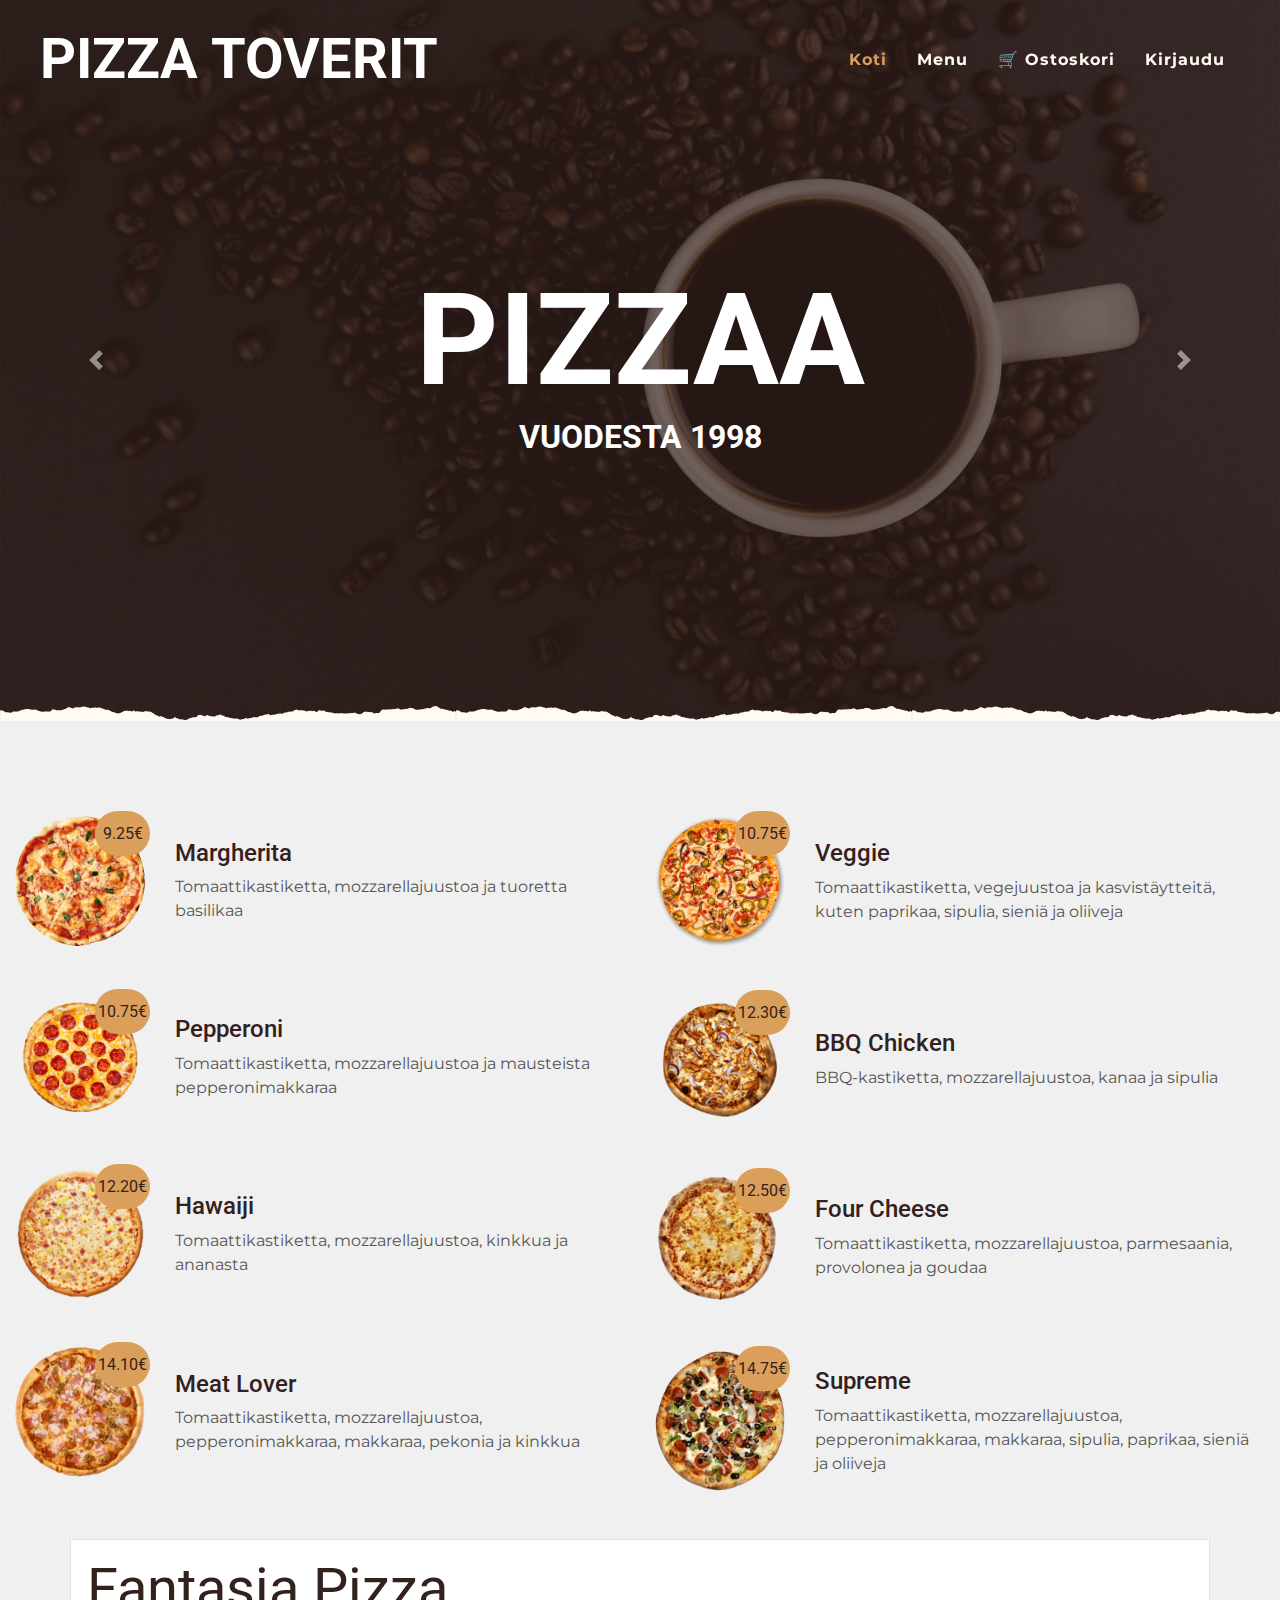
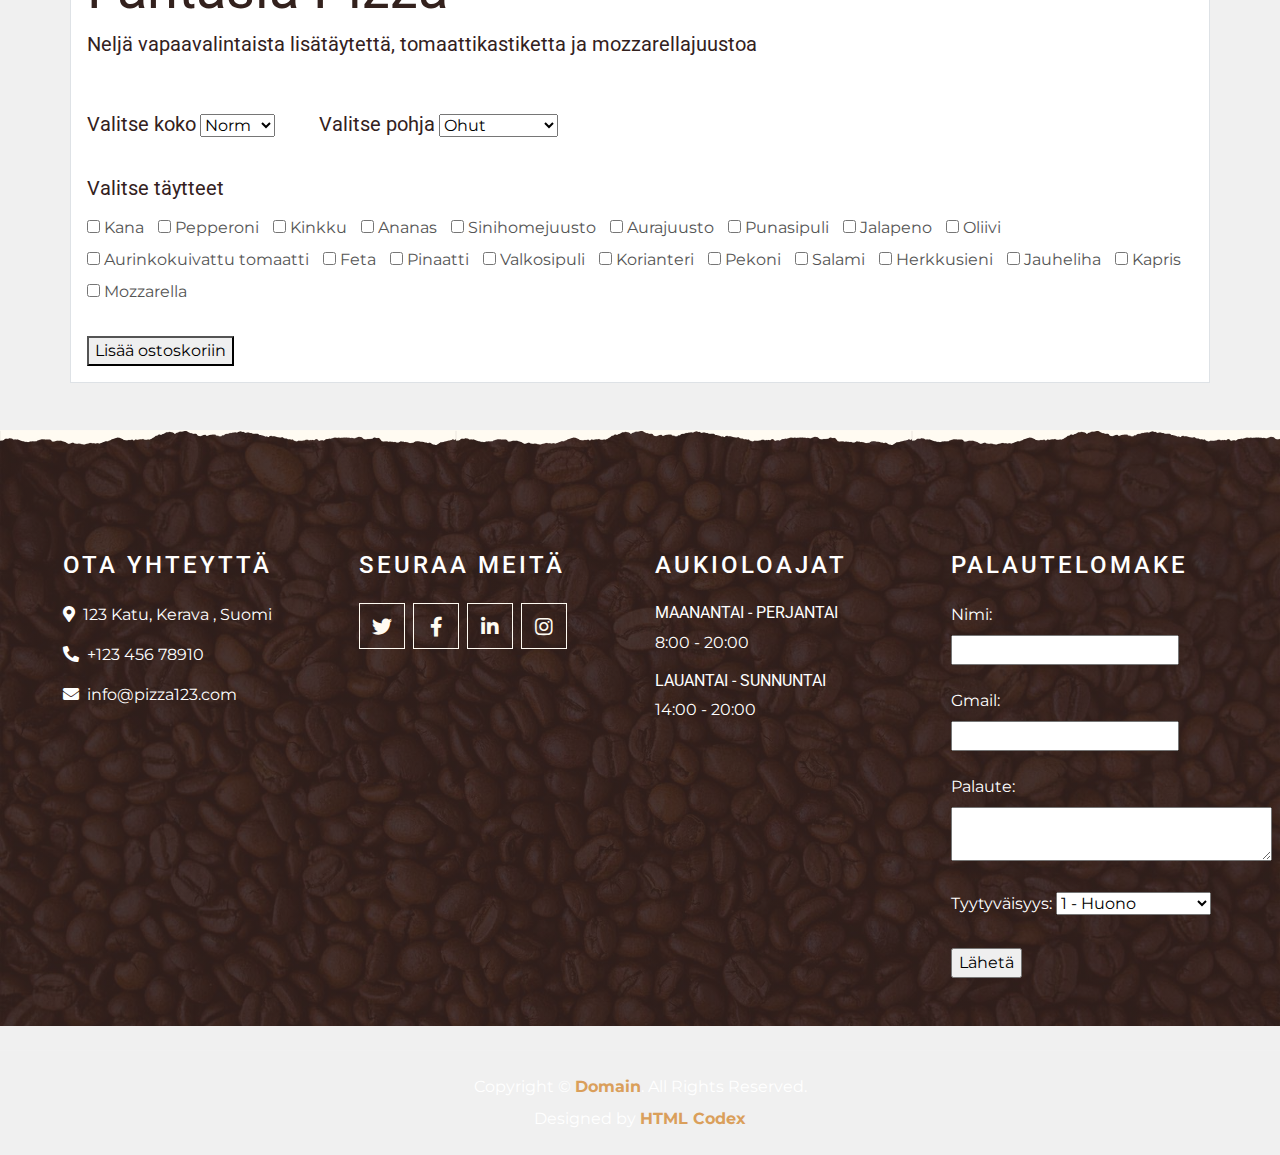
==== pizzeria/index.html @ 8a586f57 "samalle riville" ====
<!DOCTYPE html>
<html lang="en">

<head>
    <meta charset="utf-8">
    <title>Pizza Toverit</title>
    <meta content="width=device-width, initial-scale=1.0" name="viewport">
    <meta content="Free Website Template" name="keywords">
    <meta content="Free Website Template" name="description">

    <!-- Favicon -->
    <link href="img/favicon.ico" rel="icon">

    <!-- Google Font -->
    <link rel="preconnect" href="https://fonts.gstatic.com">
    <link href="https://fonts.googleapis.com/css2?family=Montserrat:wght@200;400&family=Roboto:wght@400;500;700&display=swap" rel="stylesheet"> 

    <!-- Font Awesome -->
    <link href="https://cdnjs.cloudflare.com/ajax/libs/font-awesome/5.10.0/css/all.min.css" rel="stylesheet">

    <!-- Libraries Stylesheet -->
    <link href="lib/owlcarousel/assets/owl.carousel.min.css" rel="stylesheet">
    <link href="lib/tempusdominus/css/tempusdominus-bootstrap-4.min.css" rel="stylesheet" />

    <!-- Customized Bootstrap Stylesheet -->
    <link href="css/style.min.css" rel="stylesheet">
</head>

<body>
    <!-- Navbar Start -->
    <div class="container-fluid p-0 nav-bar">
        <nav class="navbar navbar-expand-lg bg-none navbar-dark py-3">
            <a href="index.html" class="navbar-brand px-lg-4 m-0">
                <h1 class="m-0 display-4 text-uppercase text-white">PIZZA TOVERIT</h1>
            </a>
            <button type="button" class="navbar-toggler" data-toggle="collapse" data-target="#navbarCollapse">
                <span class="navbar-toggler-icon"></span>
            </button>
            <div class="collapse navbar-collapse justify-content-between" id="navbarCollapse">
                <div class="navbar-nav ml-auto p-4">
                    <a href="index.html" class="nav-item nav-link active">Koti</a>
                    <a href="menu.html" class="nav-item nav-link">Menu</a>
                    <a href="service.html" class="nav-item nav-link">🛒 Ostoskori</a>
                    <a href="contact.html" class="nav-item nav-link">Kirjaudu</a>
                </div>
            </div>
        </nav>
    </div>
    <!-- Navbar End -->

    <!-- Carousel Start -->
    <div class="container-fluid p-0 mb-5">
        <div id="blog-carousel" class="carousel slide overlay-bottom" data-ride="carousel">
            <div class="carousel-inner">
                <div class="carousel-item active">
                    <img class="w-100" src="img/carousel-1.jpg" alt="Image">
                    <div class="carousel-caption d-flex flex-column align-items-center justify-content-center">
                        <h1 class="display-1 text-white m-0">PIZZAA</h1>
                        <h2 class="text-white m-0">VUODESTA 1998</h2>
                    </div>
                </div>
                <div class="carousel-item">
                    <img class="w-100" src="img/carousel-2 fix.jpg" alt="Image">
                    <div class="carousel-caption d-flex flex-column align-items-center justify-content-center">
                        <h1 class="display-1 text-white m-0">PIZZAA</h1>
                        <h2 class="text-white m-0">VUODESTA 1998</h2>
                    </div>
                </div>
            </div>
            <a class="carousel-control-prev" href="#blog-carousel" data-slide="prev">
                <span class="carousel-control-prev-icon"></span>
            </a>
            <a class="carousel-control-next" href="#blog-carousel" data-slide="next">
                <span class="carousel-control-next-icon"></span>
            </a>
        </div>
    </div>
    <!-- Carousel End -->


<!-- Menu Start -->
    <div class="container-fluid pt-5">
        <div class="container">
            </div>
            <div class="row">
                <div class="col-lg-6">
                    <div class="row align-items-center mb-5"> <!--vasen puoli-->
                        <div class="col-4 col-sm-3">
                            <img class="w-100 rounded-circle mb-3 mb-sm-0" src="img/menu-1.png" alt="">
                            <h6 class="menu-price">9.25€</h6>
                        </div>
                        <div class="col-8 col-sm-9">
                            <h4>Margherita</h4>
                            <p class="m-0">Tomaattikastiketta, mozzarellajuustoa ja tuoretta basilikaa</p>
                        </div>
                    </div>
                    <div class="row align-items-center mb-5"> 
                        <div class="col-4 col-sm-3">
                            <img class="w-100 rounded-circle mb-3 mb-sm-0" src="img/menu-2.png" alt="">
                            <h6 class="menu-price">10.75€</h6>
                        </div>
                        <div class="col-8 col-sm-9">
                            <h4>Pepperoni</h4>
                            <p class="m-0">Tomaattikastiketta, mozzarellajuustoa ja mausteista pepperonimakkaraa</p>
                        </div>
                    </div>
                    <div class="row align-items-center mb-5">
                        <div class="col-4 col-sm-3">
                            <img class="w-100 rounded-circle mb-3 mb-sm-0" src="img/menu-3.png" alt="">
                            <h6 class="menu-price">12.20€</h6>
                        </div>
                        <div class="col-8 col-sm-9">
                            <h4>Hawaiji</h4>
                            <p class="m-0">Tomaattikastiketta, mozzarellajuustoa, kinkkua ja ananasta</p>
                        </div>
                    </div>
                    <div class="row align-items-center mb-5"> 
                        <div class="col-4 col-sm-3">
                            <img class="w-100 rounded-circle mb-3 mb-sm-0" src="img/menu-4.png" alt="">
                            <h6 class="menu-price">14.10€</h6>
                        </div>
                        <div class="col-8 col-sm-9">
                            <h4>Meat Lover</h4>
                            <p class="m-0">Tomaattikastiketta, mozzarellajuustoa, pepperonimakkaraa, makkaraa, pekonia ja kinkkua</p>
                        </div>
                    </div>
                </div>
                <div class="col-lg-6">
                    <div class="row align-items-center mb-5"> <!--oikea puoli-->
                        <div class="col-4 col-sm-3">
                            <img class="w-100 rounded-circle mb-3 mb-sm-0" src="img/menu-5.png" alt="">
                            <h6 class="menu-price">10.75€</h6>
                        </div>
                        <div class="col-8 col-sm-9">
                            <h4>Veggie</h4>
                            <p class="m-0">Tomaattikastiketta, vegejuustoa ja kasvistäytteitä, kuten paprikaa, sipulia, sieniä ja oliiveja</p>
                        </div>
                    </div>
                    <div class="row align-items-center mb-5">
                        <div class="col-4 col-sm-3">
                            <img class="w-100 rounded-circle mb-3 mb-sm-0" src="img/menu-6.png" alt="">
                            <h6 class="menu-price">12.30€</h6>
                        </div>
                        <div class="col-8 col-sm-9">
                            <h4>BBQ Chicken</h4>
                            <p class="m-0">BBQ-kastiketta, mozzarellajuustoa, kanaa ja sipulia</p>
                        </div>
                    </div>
                    <div class="row align-items-center mb-5">
                        <div class="col-4 col-sm-3">
                            <img class="w-100 rounded-circle mb-3 mb-sm-0" src="img/menu-7.png" alt="">
                            <h6 class="menu-price">12.50€</h6>
                        </div>
                        <div class="col-8 col-sm-9">
                            <h4>Four Cheese</h4>
                            <p class="m-0">Tomaattikastiketta, mozzarellajuustoa, parmesaania, provolonea ja goudaa</p>
                        </div>
                    </div>
                    <div class="row align-items-center mb-5">
                        <div class="col-4 col-sm-3">
                            <img class="w-100 rounded-circle mb-3 mb-sm-0" src="img/menu-8.png" alt="">
                            <h6 class="menu-price">14.75€</h6>
                        </div>
                        <div class="col-8 col-sm-9">
                            <h4>Supreme</h4>
                            <p class="m-0">Tomaattikastiketta, mozzarellajuustoa, pepperonimakkaraa, makkaraa, sipulia, paprikaa, sieniä ja oliiveja</p>
                        </div>
                    </div>    
                </div>
            </div>
        </div>
    </div>
     <!-- "Fantasia"-pizzan tilaus -->
    <div class="container border p-3 border-3" style="background-color:white;">
            <h6 class="display-4">Fantasia Pizza</h6>
            <h5>Neljä vapaavalintaista lisätäytettä, tomaattikastiketta ja mozzarellajuustoa</h5>
<h1 class="m-0">&nbsp</h1>
      
        <style>
          /* Lisää 40px väliä */
          #size {
            margin-right: 40px;
          }

          .toppings-container div {
            display: inline-block;
            margin-right: 10px; /* add some space between the items */
          }
        </style>
      
        <form>
          <label for="size"><h5>Valitse koko</h5></label>
          <select id="size" name="size">
            <option value="small">Norm</option>
            <option value="medium">Perhe</option>
            <option value="large">Pannu</option>
          </select>
      
          <label for="crust"><h5>Valitse pohja</h5></label>
          <select id="crust" name="crust">
            <option value="thin">Ohut</option>
            <option value="thick">Paksu</option>
            <option value="thick">Gluteeniton</option>
          </select>
      
          <h5 class="m-0">&nbsp</h5>
          <label><h5>Valitse täytteet</h5></label>
          <div class="toppings-container">
            <div>
              <input type="checkbox" id="kana" name="toppings" value="Kana">
              <label for="kana">Kana</label>
            </div>
            <div>
              <input type="checkbox" id="pepperoni" name="toppings" value="Pepperoni">
              <label for="pepperoni">Pepperoni</label>
            </div>
            <div>
              <input type="checkbox" id="kinkku" name="toppings" value="Kinkku">
              <label for="kinkku">Kinkku</label>
            </div>
            <div>
              <input type="checkbox" id="ananas" name="toppings" value="Ananas">
              <label for="ananas">Ananas</label>
            </div>
            <div>
              <input type="checkbox" id="sinihomejuusto" name="toppings" value="Sinihomejuusto">
              <label for="sinihomejuusto">Sinihomejuusto</label>
            </div>
            <div>
              <input type="checkbox" id="aurajuusto" name="toppings" value="Aurajuusto">
              <label for="aurajuusto">Aurajuusto</label>
            </div>
            <div>
              <input type="checkbox" id="punasipuli" name="toppings" value="Punasipuli">
              <label for="punasipuli">Punasipuli</label>
            </div>
            <div>
              <input type="checkbox" id="jalapeno" name="toppings" value="Jalapeno">
              <label for="jalapeno">Jalapeno</label>
            </div>
            <div>
              <input type="checkbox" id="oliivi" name="toppings" value="Oliivi">
              <label for="oliivi">Oliivi</label>
            </div>
            <div>
              <input type="checkbox" id="a-tomaatti" name="toppings" value="A-Tomaatti">
              <label for="a-tomaatti">Aurinkokuivattu tomaatti</label>
            </div>
            <div>
              <input type="checkbox" id="feta" name="toppings" value="Feta">
              <label for="feta">Feta</label>
            </div>
            <div>
              <input type="checkbox" id="pinaatti" name="toppings" value="Pinaatti">
              <label for="pinaatti">Pinaatti</label>
            </div>
            <div>
              <input type="checkbox" id="valkosipuli" name="toppings" value="Valkosipuli">
              <label for="valkosipuli">Valkosipuli</label>
            </div>
            <div>
              <input type="checkbox" id="korianteri" name="toppings" value="Korianteri">
              <label for="korianteri">Korianteri</label>
            </div>
            <div>
              <input type="checkbox" id="pekoni" name="toppings" value="Pekoni">
              <label for="pekoni">Pekoni</label>
            </div>
            <div>
              <input type="checkbox" id="salami" name="toppings" value="Salami">
              <label for="salami">Salami</label>
            </div>
            <div>
              <input type="checkbox" id="herkkusieni" name="toppings" value="Herkkusieni">
              <label for="herkkusieni">Herkkusieni</label>
            </div>
            <div>
              <input type="checkbox" id="jauheliha" name="toppings" value="Jauheliha">
              <label for="jauheliha">Jauheliha</label>
            </div>
            <div>
              <input type="checkbox" id="kapris" name="toppings" value="Kapris">
              <label for="kapris">Kapris</label>
            </div>
            <div>
              <input type="checkbox" id="mozzarella" name="toppings" value="Mozzarella">
              <label for="mozzarella">Mozzarella</label>  
            </div>
         </div>          
          
          <h5 class="m-0">&nbsp</h5>
          <button type="submit" id="order-button">Lisää ostoskoriin</button>
          <div id="success-message" style="display: none;"><h5>Lisätty ostoskoriin!</h5></div>
        </form>
      </div>
      
      <!-- script -->
      <script>
        const form = document.querySelector('form');
        const orderButton = document.querySelector('#order-button');
        const successMessage = document.querySelector('#success-message');
      
        orderButton.addEventListener('click', function(event) {
          event.preventDefault();
          const selectedSize = form.size.value;
          const selectedCrust = form.crust.value;
          const selectedToppings = Array.from(form.toppings).filter(input => input.checked).map(input => input.value);
          const order = {
            size: selectedSize,
            crust: selectedCrust,
            toppings: selectedToppings
          };
          sessionStorage.setItem('order', JSON.stringify(order));
          
          // Show success message
          successMessage.style.display = 'block';
        });
      </script>
      <!-- script loppuu-->

    <!-- Menu End -->            
    

    <!-- Footer Start -->
    <div class="container-fluid footer text-white mt-5 pt-5 px-0 position-relative overlay-top">
        <div class="row mx-0 pt-5 px-sm-3 px-lg-5 mt-4">
            <div class="col-lg-3 col-md-6 mb-5">
                <h4 class="text-white text-uppercase mb-4" style="letter-spacing: 3px;">Ota yhteyttä</h4>
                <p><i class="fa fa-map-marker-alt mr-2"></i>123 Katu, Kerava , Suomi</p>
                <p><i class="fa fa-phone-alt mr-2"></i>+123 456 78910</p>
                <p class="m-0"><i class="fa fa-envelope mr-2"></i>info@pizza123.com</p>
            </div>
            <div class="col-lg-3 col-md-6 mb-5">
                <h4 class="text-white text-uppercase mb-4" style="letter-spacing: 3px;">Seuraa meitä</h4>
        
                <div class="d-flex justify-content-start">
                    <a class="btn btn-lg btn-outline-light btn-lg-square mr-2" href="#"><i class="fab fa-twitter"></i></a>
                    <a class="btn btn-lg btn-outline-light btn-lg-square mr-2" href="#"><i class="fab fa-facebook-f"></i></a>
                    <a class="btn btn-lg btn-outline-light btn-lg-square mr-2" href="#"><i class="fab fa-linkedin-in"></i></a>
                    <a class="btn btn-lg btn-outline-light btn-lg-square" href="#"><i class="fab fa-instagram"></i></a>
                </div>
            </div>
            <div class="col-lg-3 col-md-6 mb-5">
                <h4 class="text-white text-uppercase mb-4" style="letter-spacing: 3px;">Aukioloajat</h4>
                <div>
                    <h6 class="text-white text-uppercase">Maanantai - Perjantai</h6>
                    <p>8:00 - 20:00 </p>
                    <h6 class="text-white text-uppercase">Lauantai - Sunnuntai</h6>
                    <p>14:00 - 20:00 </p>
                </div>
            </div>
            <div class="col-lg-3 col-md-6 mb-5">
                <h4 class="text-white text-uppercase mb-4" style="letter-spacing: 3px;">Palautelomake</h4>
                            <form>
                                <label for="name">Nimi:</label>
                                <input type="text" id="name" name="Nimi"><br><br>
                                
                                <label for="email">Gmail:</label>
                                <input type="email" id="email" name="email"><br><br>
                                
                                <label for="feedback">Palaute:</label><br>
                                <textarea id="feedback" name="Vapaa tekstikenttä..." rows="2" cols="30"></textarea><br><br>
                                
                                <label for="rating">Tyytyväisyys:</label>
                                <select id="rating" name="rating">
                                  <option value="1">1 - Huono</option>
                                  <option value="2">2 - Menettelevä</option>
                                  <option value="3">3 - Hyvä</option>
                                  <option value="4">4 - Toodella hyvä</option>
                                  <option value="5">5 - Erinomainen</option>
                                </select><br><br>
                                
                                <input type="submit" value="Lähetä">
                              </form>

                            </div>
                        </div>
                    </div>
                </div>
            </div>
        </div>
        <div class="container-fluid text-center text-white border-top mt-4 py-4 px-sm-3 px-md-5" style="border-color: rgba(256, 256, 256, .1) !important;">
            <p class="mb-2 text-white">Copyright &copy; <a class="font-weight-bold" href="#">Domain</a>. All Rights Reserved.</a></p>
            <p class="m-0 text-white">Designed by <a class="font-weight-bold" href="https://htmlcodex.com">HTML Codex</a></p>
        </div>
    </div>
    <!-- Footer End -->


    <!-- Back to Top -->
    <a href="#" class="btn btn-lg btn-primary btn-lg-square back-to-top"><i class="fa fa-angle-double-up"></i></a>


    <!-- JavaScript Libraries -->
    <script src="https://code.jquery.com/jquery-3.4.1.min.js"></script>
    <script src="https://stackpath.bootstrapcdn.com/bootstrap/4.4.1/js/bootstrap.bundle.min.js"></script>
    <script src="lib/easing/easing.min.js"></script>
    <script src="lib/waypoints/waypoints.min.js"></script>
    <script src="lib/owlcarousel/owl.carousel.min.js"></script>
    <script src="lib/tempusdominus/js/moment.min.js"></script>
    <script src="lib/tempusdominus/js/moment-timezone.min.js"></script>
    <script src="lib/tempusdominus/js/tempusdominus-bootstrap-4.min.js"></script>

    <!-- Contact Javascript File -->
    <script src="mail/jqBootstrapValidation.min.js"></script>
    <script src="mail/contact.js"></script>

    <!-- Template Javascript -->
    <script src="js/main.js"></script>
</body>

</html>
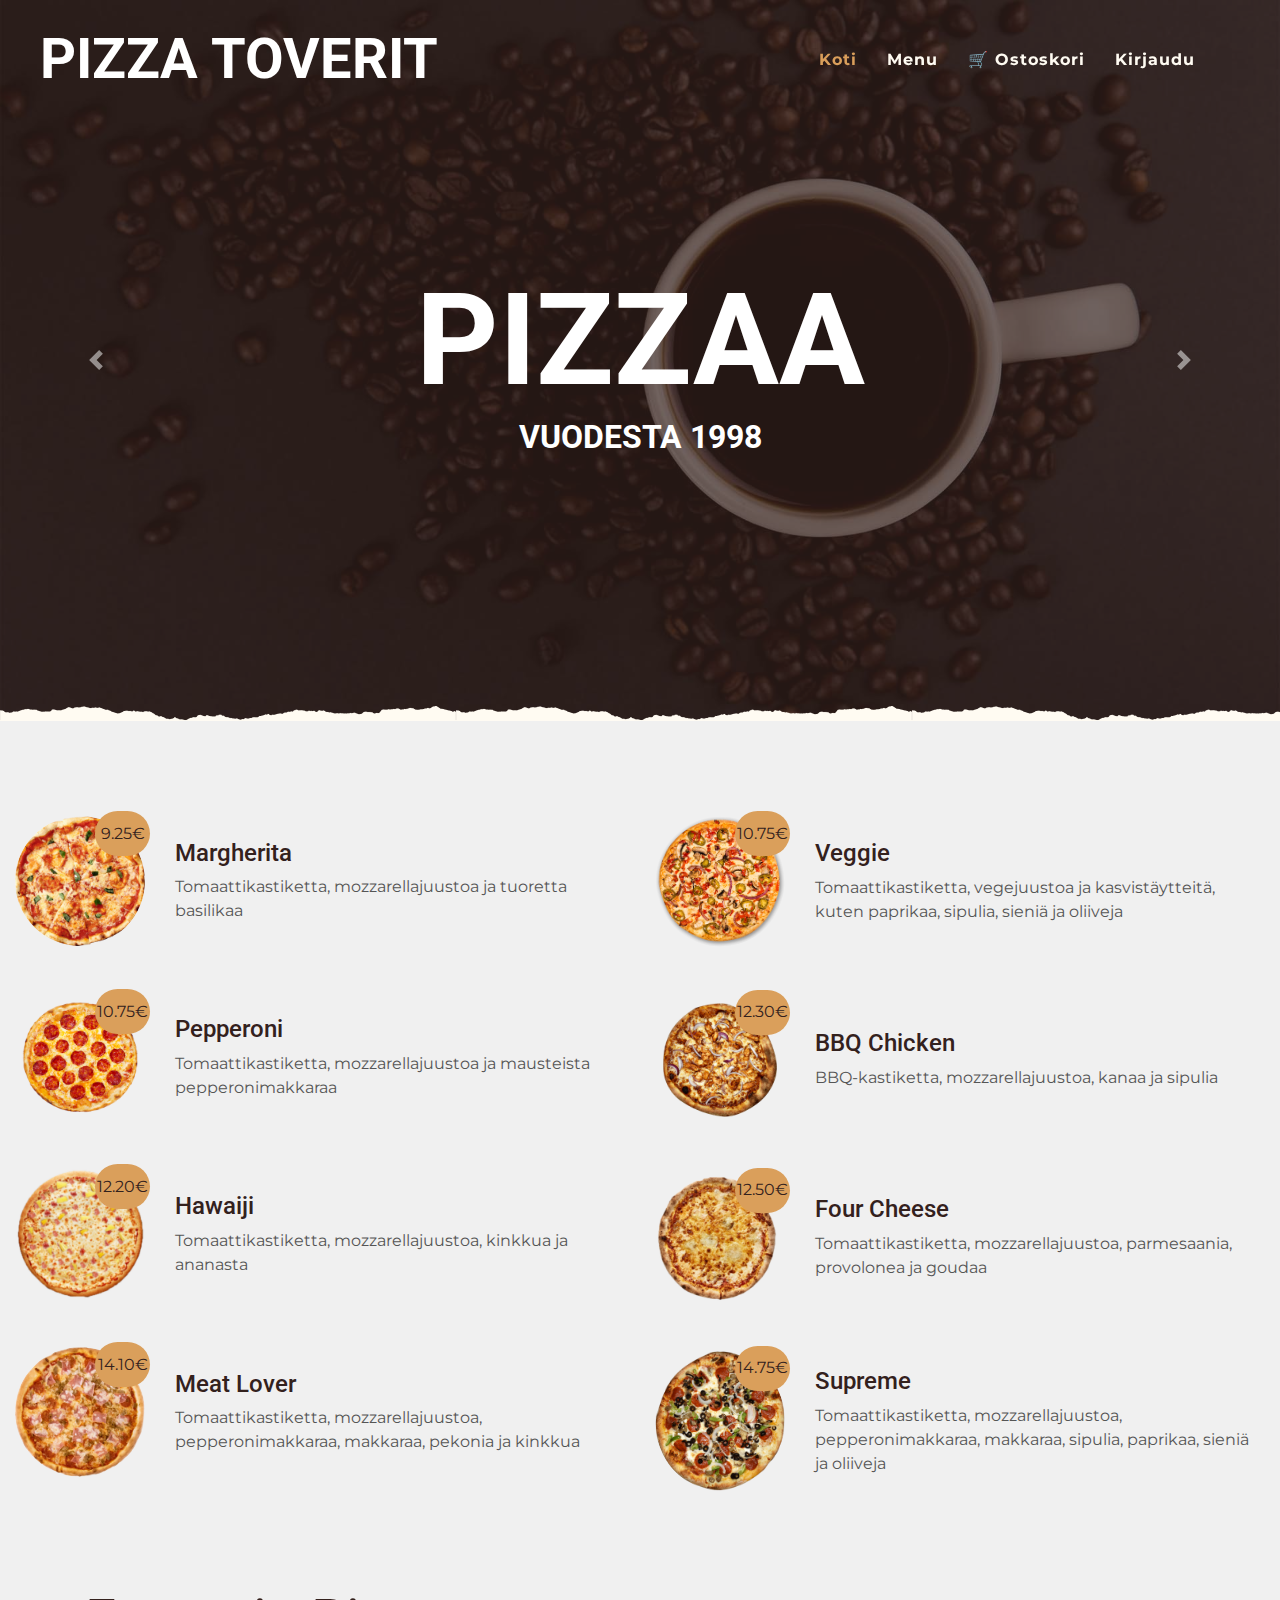
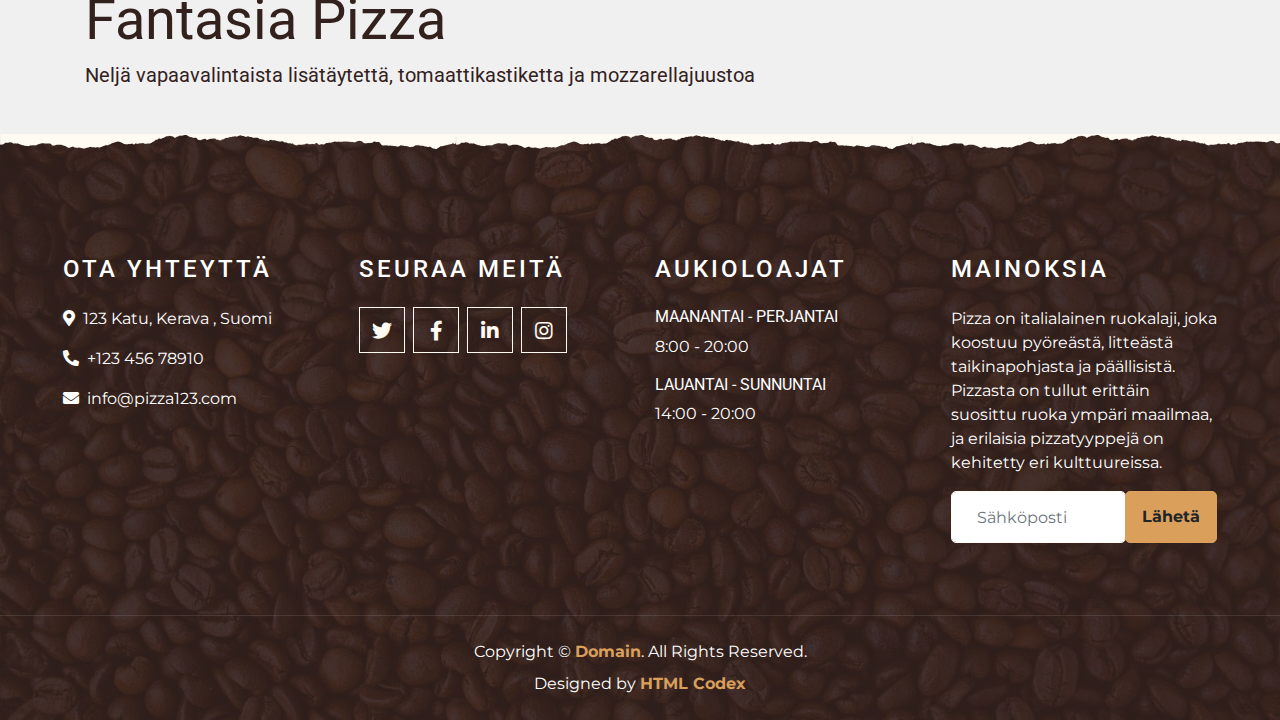
==== commit 7bf3ad18: "Kirjautuminen tehty" ====
--- a/pizzeria/index.html
+++ b/pizzeria/index.html
@@ -38,10 +38,17 @@
             </button>
             <div class="collapse navbar-collapse justify-content-between" id="navbarCollapse">
                 <div class="navbar-nav ml-auto p-4">
-                    <a href="index.html" class="nav-item nav-link active">Koti</a>
-                    <a href="menu.html" class="nav-item nav-link">Menu</a>
-                    <a href="service.html" class="nav-item nav-link">🛒 Ostoskori</a>
-                    <a href="contact.html" class="nav-item nav-link">Kirjaudu</a>
+                    <a href="index.html" class="nav-item nav-link active" id="home">Koti</a>
+                    <a href="menu.html" class="nav-item nav-link" id="menu">Menu</a>
+                    <a href="service.html" class="nav-item nav-link" id="ostos">🛒 Ostoskori</a>
+                    <a href="contact.html" class="nav-item nav-link" id="log">Kirjaudu</a>
+                    <script>
+                    document.addEventListener("DOMContentLoaded", function launch() {
+                    const name = localStorage.getItem("nimi");
+                    const nameDisplay = document.getElementById("name-display");
+                    nameDisplay.textContent = name;});
+                    </script>
+                    <p id="name-display" class="nav-item nav-link">et ole vielä kirjautunut</p>
                 </div>
             </div>
         </nav>
@@ -78,7 +85,7 @@
     <!-- Carousel End -->
 
 
-<!-- Menu Start -->
+
     <div class="container-fluid pt-5">
         <div class="container">
             </div>
@@ -87,7 +94,7 @@
                     <div class="row align-items-center mb-5"> <!--vasen puoli-->
                         <div class="col-4 col-sm-3">
                             <img class="w-100 rounded-circle mb-3 mb-sm-0" src="img/menu-1.png" alt="">
-                            <h6 class="menu-price">9.25€</h6>
+                            <h7 class="menu-price">9.25€</h7>
                         </div>
                         <div class="col-8 col-sm-9">
                             <h4>Margherita</h4>
@@ -97,7 +104,7 @@
                     <div class="row align-items-center mb-5"> 
                         <div class="col-4 col-sm-3">
                             <img class="w-100 rounded-circle mb-3 mb-sm-0" src="img/menu-2.png" alt="">
-                            <h6 class="menu-price">10.75€</h6>
+                            <h9 class="menu-price">10.75€</h9>
                         </div>
                         <div class="col-8 col-sm-9">
                             <h4>Pepperoni</h4>
@@ -107,7 +114,7 @@
                     <div class="row align-items-center mb-5">
                         <div class="col-4 col-sm-3">
                             <img class="w-100 rounded-circle mb-3 mb-sm-0" src="img/menu-3.png" alt="">
-                            <h6 class="menu-price">12.20€</h6>
+                            <h9 class="menu-price">12.20€</h9>
                         </div>
                         <div class="col-8 col-sm-9">
                             <h4>Hawaiji</h4>
@@ -117,7 +124,7 @@
                     <div class="row align-items-center mb-5"> 
                         <div class="col-4 col-sm-3">
                             <img class="w-100 rounded-circle mb-3 mb-sm-0" src="img/menu-4.png" alt="">
-                            <h6 class="menu-price">14.10€</h6>
+                            <h9 class="menu-price">14.10€</h9>
                         </div>
                         <div class="col-8 col-sm-9">
                             <h4>Meat Lover</h4>
@@ -129,7 +136,7 @@
                     <div class="row align-items-center mb-5"> <!--oikea puoli-->
                         <div class="col-4 col-sm-3">
                             <img class="w-100 rounded-circle mb-3 mb-sm-0" src="img/menu-5.png" alt="">
-                            <h6 class="menu-price">10.75€</h6>
+                            <h9 class="menu-price">10.75€</h9>
                         </div>
                         <div class="col-8 col-sm-9">
                             <h4>Veggie</h4>
@@ -139,7 +146,7 @@
                     <div class="row align-items-center mb-5">
                         <div class="col-4 col-sm-3">
                             <img class="w-100 rounded-circle mb-3 mb-sm-0" src="img/menu-6.png" alt="">
-                            <h6 class="menu-price">12.30€</h6>
+                            <h9 class="menu-price">12.30€</h9>
                         </div>
                         <div class="col-8 col-sm-9">
                             <h4>BBQ Chicken</h4>
@@ -149,7 +156,7 @@
                     <div class="row align-items-center mb-5">
                         <div class="col-4 col-sm-3">
                             <img class="w-100 rounded-circle mb-3 mb-sm-0" src="img/menu-7.png" alt="">
-                            <h6 class="menu-price">12.50€</h6>
+                            <h9 class="menu-price">12.50€</h9>
                         </div>
                         <div class="col-8 col-sm-9">
                             <h4>Four Cheese</h4>
@@ -159,7 +166,7 @@
                     <div class="row align-items-center mb-5">
                         <div class="col-4 col-sm-3">
                             <img class="w-100 rounded-circle mb-3 mb-sm-0" src="img/menu-8.png" alt="">
-                            <h6 class="menu-price">14.75€</h6>
+                            <h9 class="menu-price">14.75€</h9>
                         </div>
                         <div class="col-8 col-sm-9">
                             <h4>Supreme</h4>
@@ -170,156 +177,17 @@
             </div>
         </div>
     </div>
-     <!-- "Fantasia"-pizzan tilaus -->
-    <div class="container border p-3 border-3" style="background-color:white;">
+    <div class="container-fluid pt-5">
+        <div class="container">
             <h6 class="display-4">Fantasia Pizza</h6>
             <h5>Neljä vapaavalintaista lisätäytettä, tomaattikastiketta ja mozzarellajuustoa</h5>
-<h1 class="m-0">&nbsp</h1>
-      
-        <style>
-          /* Lisää 40px väliä */
-          #size {
-            margin-right: 40px;
-          }
-
-          .toppings-container div {
-            display: inline-block;
-            margin-right: 10px; /* add some space between the items */
-          }
-        </style>
-      
-        <form>
-          <label for="size"><h5>Valitse koko</h5></label>
-          <select id="size" name="size">
-            <option value="small">Norm</option>
-            <option value="medium">Perhe</option>
-            <option value="large">Pannu</option>
-          </select>
-      
-          <label for="crust"><h5>Valitse pohja</h5></label>
-          <select id="crust" name="crust">
-            <option value="thin">Ohut</option>
-            <option value="thick">Paksu</option>
-            <option value="thick">Gluteeniton</option>
-          </select>
-      
-          <h5 class="m-0">&nbsp</h5>
-          <label><h5>Valitse täytteet</h5></label>
-          <div class="toppings-container">
-            <div>
-              <input type="checkbox" id="kana" name="toppings" value="Kana">
-              <label for="kana">Kana</label>
-            </div>
-            <div>
-              <input type="checkbox" id="pepperoni" name="toppings" value="Pepperoni">
-              <label for="pepperoni">Pepperoni</label>
-            </div>
-            <div>
-              <input type="checkbox" id="kinkku" name="toppings" value="Kinkku">
-              <label for="kinkku">Kinkku</label>
-            </div>
-            <div>
-              <input type="checkbox" id="ananas" name="toppings" value="Ananas">
-              <label for="ananas">Ananas</label>
-            </div>
-            <div>
-              <input type="checkbox" id="sinihomejuusto" name="toppings" value="Sinihomejuusto">
-              <label for="sinihomejuusto">Sinihomejuusto</label>
-            </div>
-            <div>
-              <input type="checkbox" id="aurajuusto" name="toppings" value="Aurajuusto">
-              <label for="aurajuusto">Aurajuusto</label>
-            </div>
-            <div>
-              <input type="checkbox" id="punasipuli" name="toppings" value="Punasipuli">
-              <label for="punasipuli">Punasipuli</label>
-            </div>
-            <div>
-              <input type="checkbox" id="jalapeno" name="toppings" value="Jalapeno">
-              <label for="jalapeno">Jalapeno</label>
-            </div>
-            <div>
-              <input type="checkbox" id="oliivi" name="toppings" value="Oliivi">
-              <label for="oliivi">Oliivi</label>
-            </div>
-            <div>
-              <input type="checkbox" id="a-tomaatti" name="toppings" value="A-Tomaatti">
-              <label for="a-tomaatti">Aurinkokuivattu tomaatti</label>
-            </div>
-            <div>
-              <input type="checkbox" id="feta" name="toppings" value="Feta">
-              <label for="feta">Feta</label>
-            </div>
-            <div>
-              <input type="checkbox" id="pinaatti" name="toppings" value="Pinaatti">
-              <label for="pinaatti">Pinaatti</label>
-            </div>
-            <div>
-              <input type="checkbox" id="valkosipuli" name="toppings" value="Valkosipuli">
-              <label for="valkosipuli">Valkosipuli</label>
-            </div>
-            <div>
-              <input type="checkbox" id="korianteri" name="toppings" value="Korianteri">
-              <label for="korianteri">Korianteri</label>
-            </div>
-            <div>
-              <input type="checkbox" id="pekoni" name="toppings" value="Pekoni">
-              <label for="pekoni">Pekoni</label>
-            </div>
-            <div>
-              <input type="checkbox" id="salami" name="toppings" value="Salami">
-              <label for="salami">Salami</label>
-            </div>
-            <div>
-              <input type="checkbox" id="herkkusieni" name="toppings" value="Herkkusieni">
-              <label for="herkkusieni">Herkkusieni</label>
-            </div>
-            <div>
-              <input type="checkbox" id="jauheliha" name="toppings" value="Jauheliha">
-              <label for="jauheliha">Jauheliha</label>
-            </div>
-            <div>
-              <input type="checkbox" id="kapris" name="toppings" value="Kapris">
-              <label for="kapris">Kapris</label>
-            </div>
-            <div>
-              <input type="checkbox" id="mozzarella" name="toppings" value="Mozzarella">
-              <label for="mozzarella">Mozzarella</label>  
-            </div>
-         </div>          
-          
-          <h5 class="m-0">&nbsp</h5>
-          <button type="submit" id="order-button">Lisää ostoskoriin</button>
-          <div id="success-message" style="display: none;"><h5>Lisätty ostoskoriin!</h5></div>
-        </form>
-      </div>
-      
-      <!-- script -->
-      <script>
-        const form = document.querySelector('form');
-        const orderButton = document.querySelector('#order-button');
-        const successMessage = document.querySelector('#success-message');
-      
-        orderButton.addEventListener('click', function(event) {
-          event.preventDefault();
-          const selectedSize = form.size.value;
-          const selectedCrust = form.crust.value;
-          const selectedToppings = Array.from(form.toppings).filter(input => input.checked).map(input => input.value);
-          const order = {
-            size: selectedSize,
-            crust: selectedCrust,
-            toppings: selectedToppings
-          };
-          sessionStorage.setItem('order', JSON.stringify(order));
-          
-          // Show success message
-          successMessage.style.display = 'block';
-        });
-      </script>
-      <!-- script loppuu-->
-
-    <!-- Menu End -->            
+        </div>
+    </div>
+    <!-- Menu End -->
+
+
     
+
 
     <!-- Footer Start -->
     <div class="container-fluid footer text-white mt-5 pt-5 px-0 position-relative overlay-top">
@@ -350,30 +218,13 @@
                 </div>
             </div>
             <div class="col-lg-3 col-md-6 mb-5">
-                <h4 class="text-white text-uppercase mb-4" style="letter-spacing: 3px;">Palautelomake</h4>
-                            <form>
-                                <label for="name">Nimi:</label>
-                                <input type="text" id="name" name="Nimi"><br><br>
-                                
-                                <label for="email">Gmail:</label>
-                                <input type="email" id="email" name="email"><br><br>
-                                
-                                <label for="feedback">Palaute:</label><br>
-                                <textarea id="feedback" name="Vapaa tekstikenttä..." rows="2" cols="30"></textarea><br><br>
-                                
-                                <label for="rating">Tyytyväisyys:</label>
-                                <select id="rating" name="rating">
-                                  <option value="1">1 - Huono</option>
-                                  <option value="2">2 - Menettelevä</option>
-                                  <option value="3">3 - Hyvä</option>
-                                  <option value="4">4 - Toodella hyvä</option>
-                                  <option value="5">5 - Erinomainen</option>
-                                </select><br><br>
-                                
-                                <input type="submit" value="Lähetä">
-                              </form>
-
-                            </div>
+                <h4 class="text-white text-uppercase mb-4" style="letter-spacing: 3px;">Mainoksia</h4>
+                <p>Pizza on italialainen ruokalaji, joka koostuu pyöreästä, litteästä taikinapohjasta ja päällisistä. Pizzasta on tullut erittäin suosittu ruoka ympäri maailmaa, ja erilaisia ​​pizzatyyppejä on kehitetty eri kulttuureissa.</p>
+                <div class="w-100">
+                    <div class="input-group">
+                        <input type="text" class="form-control border-light" style="padding: 25px;" placeholder="Sähköposti">
+                        <div class="input-group-append">
+                            <button class="btn btn-primary font-weight-bold px-3">Lähetä</button>
                         </div>
                     </div>
                 </div>
@@ -400,7 +251,7 @@
     <script src="lib/tempusdominus/js/moment.min.js"></script>
     <script src="lib/tempusdominus/js/moment-timezone.min.js"></script>
     <script src="lib/tempusdominus/js/tempusdominus-bootstrap-4.min.js"></script>
-
+    
     <!-- Contact Javascript File -->
     <script src="mail/jqBootstrapValidation.min.js"></script>
     <script src="mail/contact.js"></script>
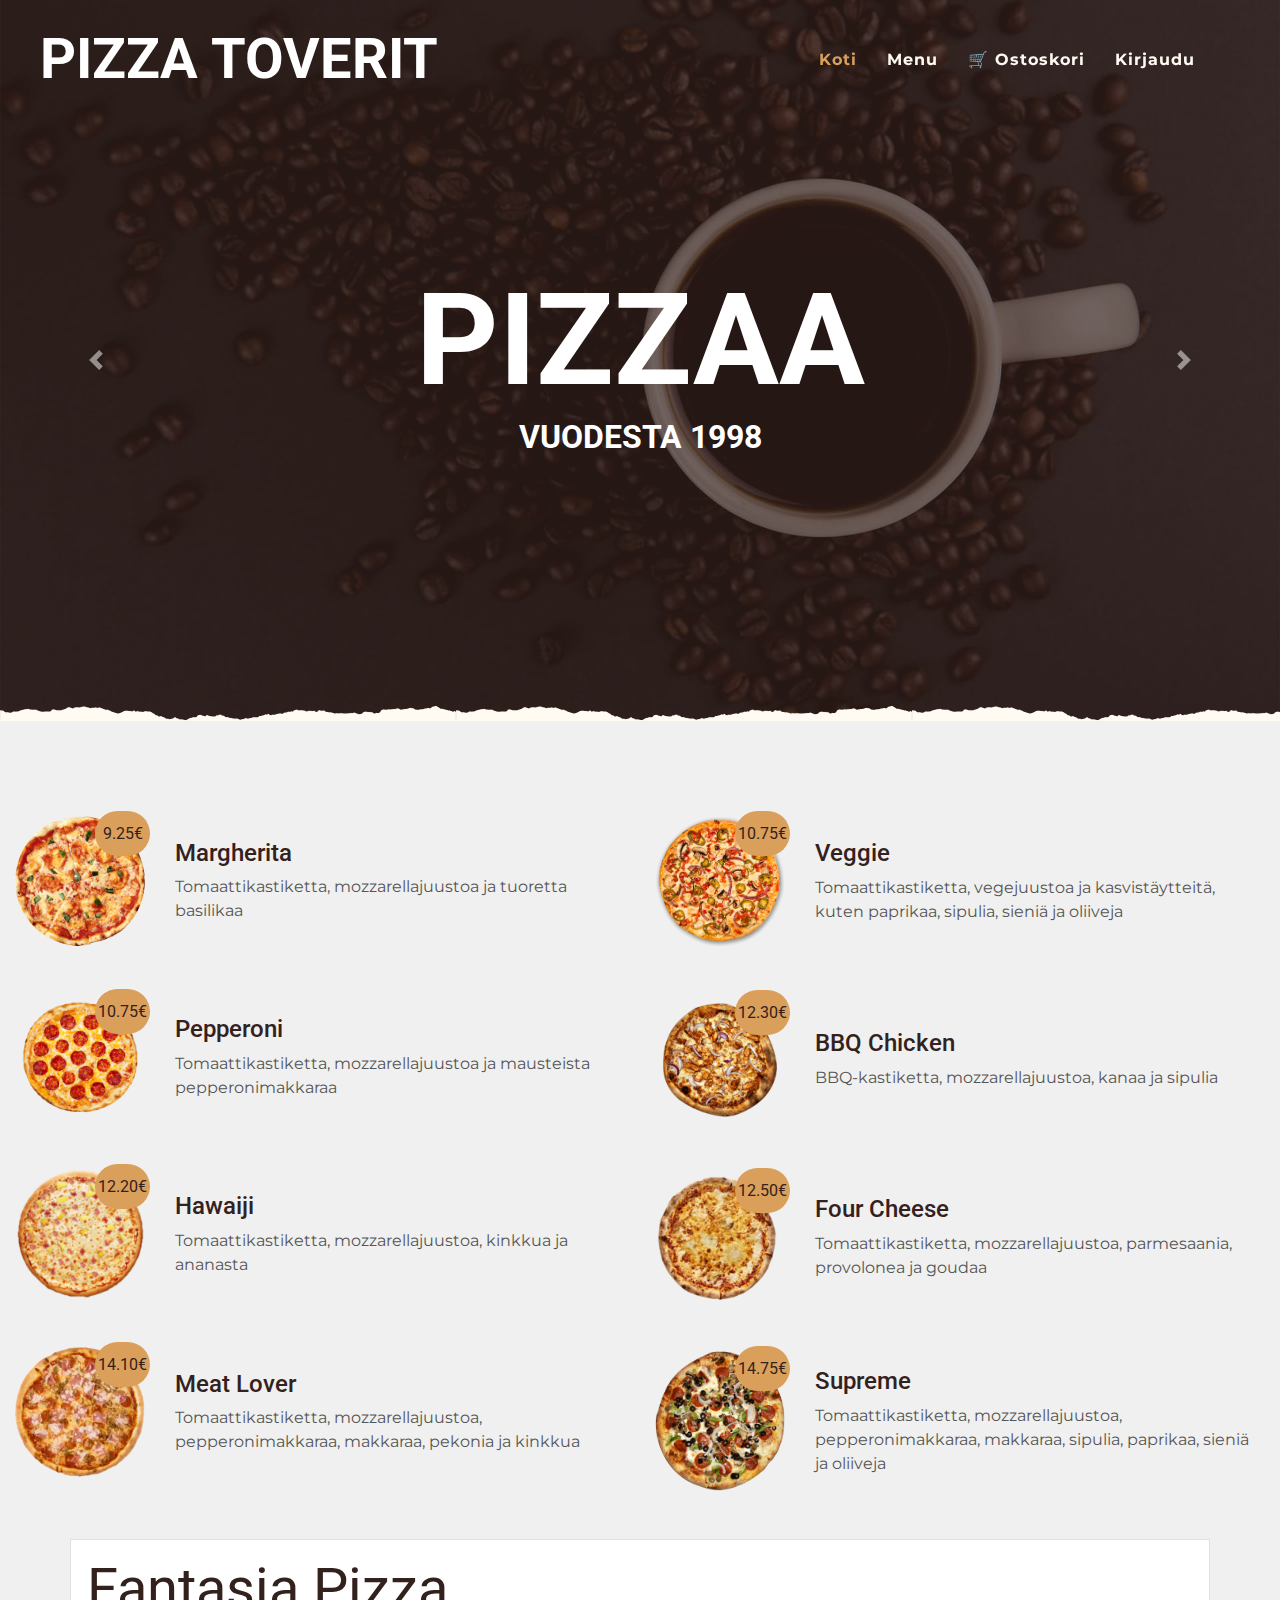
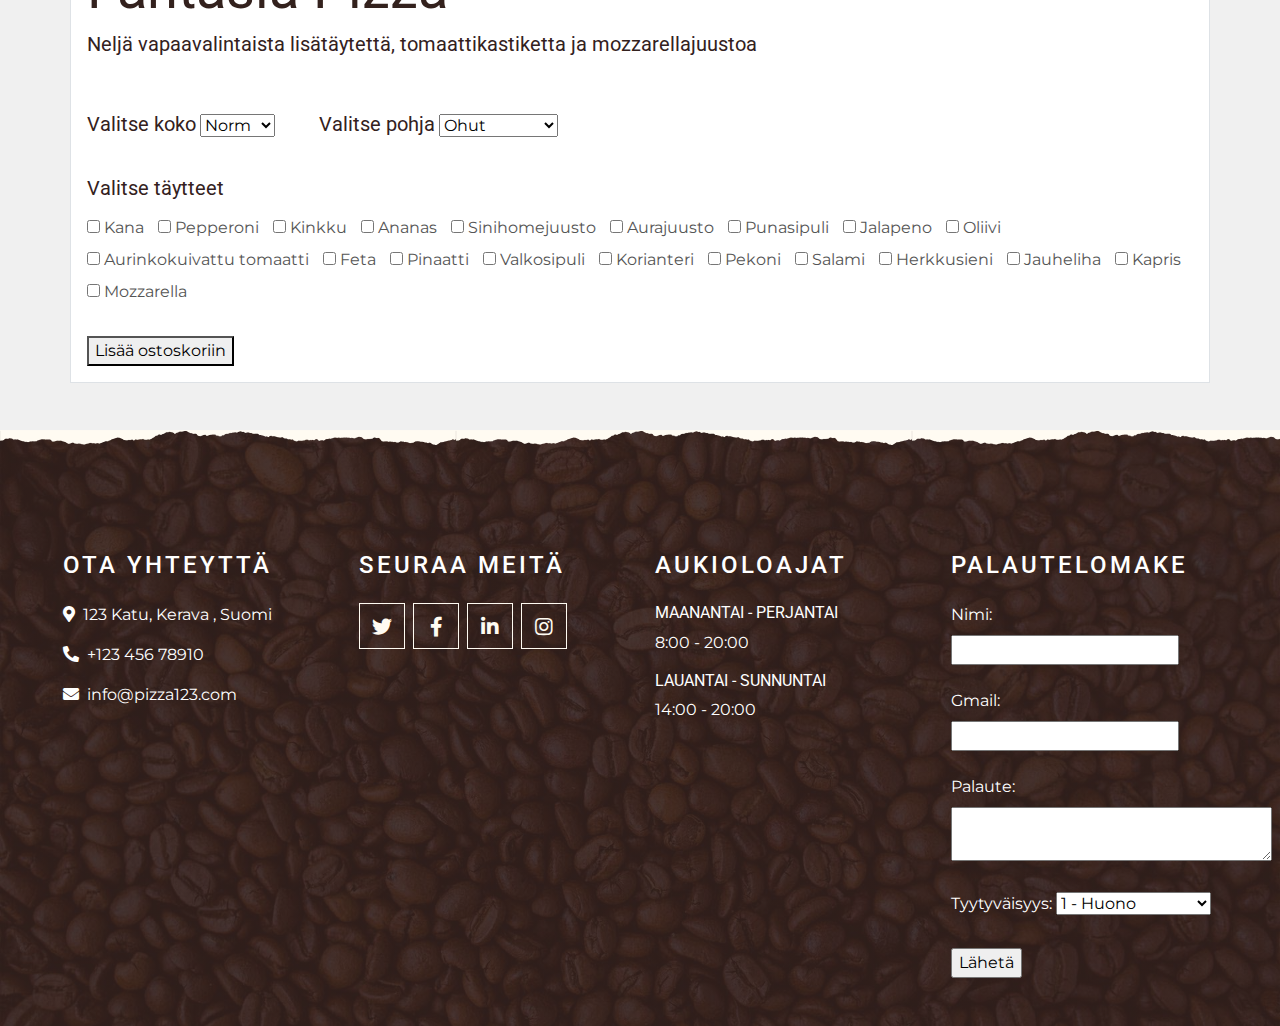
==== commit 2ad15b7e: "Merge branch 'main' of https://github.com/EliasSchool/EliasSchool.github.io" ====
--- a/pizzeria/index.html
+++ b/pizzeria/index.html
@@ -85,7 +85,7 @@
     <!-- Carousel End -->
 
 
-
+<!-- Menu Start -->
     <div class="container-fluid pt-5">
         <div class="container">
             </div>
@@ -94,7 +94,7 @@
                     <div class="row align-items-center mb-5"> <!--vasen puoli-->
                         <div class="col-4 col-sm-3">
                             <img class="w-100 rounded-circle mb-3 mb-sm-0" src="img/menu-1.png" alt="">
-                            <h7 class="menu-price">9.25€</h7>
+                            <h6 class="menu-price">9.25€</h6>
                         </div>
                         <div class="col-8 col-sm-9">
                             <h4>Margherita</h4>
@@ -104,7 +104,7 @@
                     <div class="row align-items-center mb-5"> 
                         <div class="col-4 col-sm-3">
                             <img class="w-100 rounded-circle mb-3 mb-sm-0" src="img/menu-2.png" alt="">
-                            <h9 class="menu-price">10.75€</h9>
+                            <h6 class="menu-price">10.75€</h6>
                         </div>
                         <div class="col-8 col-sm-9">
                             <h4>Pepperoni</h4>
@@ -114,7 +114,7 @@
                     <div class="row align-items-center mb-5">
                         <div class="col-4 col-sm-3">
                             <img class="w-100 rounded-circle mb-3 mb-sm-0" src="img/menu-3.png" alt="">
-                            <h9 class="menu-price">12.20€</h9>
+                            <h6 class="menu-price">12.20€</h6>
                         </div>
                         <div class="col-8 col-sm-9">
                             <h4>Hawaiji</h4>
@@ -124,7 +124,7 @@
                     <div class="row align-items-center mb-5"> 
                         <div class="col-4 col-sm-3">
                             <img class="w-100 rounded-circle mb-3 mb-sm-0" src="img/menu-4.png" alt="">
-                            <h9 class="menu-price">14.10€</h9>
+                            <h6 class="menu-price">14.10€</h6>
                         </div>
                         <div class="col-8 col-sm-9">
                             <h4>Meat Lover</h4>
@@ -136,7 +136,7 @@
                     <div class="row align-items-center mb-5"> <!--oikea puoli-->
                         <div class="col-4 col-sm-3">
                             <img class="w-100 rounded-circle mb-3 mb-sm-0" src="img/menu-5.png" alt="">
-                            <h9 class="menu-price">10.75€</h9>
+                            <h6 class="menu-price">10.75€</h6>
                         </div>
                         <div class="col-8 col-sm-9">
                             <h4>Veggie</h4>
@@ -146,7 +146,7 @@
                     <div class="row align-items-center mb-5">
                         <div class="col-4 col-sm-3">
                             <img class="w-100 rounded-circle mb-3 mb-sm-0" src="img/menu-6.png" alt="">
-                            <h9 class="menu-price">12.30€</h9>
+                            <h6 class="menu-price">12.30€</h6>
                         </div>
                         <div class="col-8 col-sm-9">
                             <h4>BBQ Chicken</h4>
@@ -156,7 +156,7 @@
                     <div class="row align-items-center mb-5">
                         <div class="col-4 col-sm-3">
                             <img class="w-100 rounded-circle mb-3 mb-sm-0" src="img/menu-7.png" alt="">
-                            <h9 class="menu-price">12.50€</h9>
+                            <h6 class="menu-price">12.50€</h6>
                         </div>
                         <div class="col-8 col-sm-9">
                             <h4>Four Cheese</h4>
@@ -166,7 +166,7 @@
                     <div class="row align-items-center mb-5">
                         <div class="col-4 col-sm-3">
                             <img class="w-100 rounded-circle mb-3 mb-sm-0" src="img/menu-8.png" alt="">
-                            <h9 class="menu-price">14.75€</h9>
+                            <h6 class="menu-price">14.75€</h6>
                         </div>
                         <div class="col-8 col-sm-9">
                             <h4>Supreme</h4>
@@ -177,17 +177,156 @@
             </div>
         </div>
     </div>
-    <div class="container-fluid pt-5">
-        <div class="container">
+     <!-- "Fantasia"-pizzan tilaus -->
+    <div class="container border p-3 border-3" style="background-color:white;">
             <h6 class="display-4">Fantasia Pizza</h6>
             <h5>Neljä vapaavalintaista lisätäytettä, tomaattikastiketta ja mozzarellajuustoa</h5>
-        </div>
-    </div>
-    <!-- Menu End -->
-
-
+<h1 class="m-0">&nbsp</h1>
+      
+        <style>
+          /* Lisää 40px väliä */
+          #size {
+            margin-right: 40px;
+          }
+
+          .toppings-container div {
+            display: inline-block;
+            margin-right: 10px; /* add some space between the items */
+          }
+        </style>
+      
+        <form>
+          <label for="size"><h5>Valitse koko</h5></label>
+          <select id="size" name="size">
+            <option value="small">Norm</option>
+            <option value="medium">Perhe</option>
+            <option value="large">Pannu</option>
+          </select>
+      
+          <label for="crust"><h5>Valitse pohja</h5></label>
+          <select id="crust" name="crust">
+            <option value="thin">Ohut</option>
+            <option value="thick">Paksu</option>
+            <option value="thick">Gluteeniton</option>
+          </select>
+      
+          <h5 class="m-0">&nbsp</h5>
+          <label><h5>Valitse täytteet</h5></label>
+          <div class="toppings-container">
+            <div>
+              <input type="checkbox" id="kana" name="toppings" value="Kana">
+              <label for="kana">Kana</label>
+            </div>
+            <div>
+              <input type="checkbox" id="pepperoni" name="toppings" value="Pepperoni">
+              <label for="pepperoni">Pepperoni</label>
+            </div>
+            <div>
+              <input type="checkbox" id="kinkku" name="toppings" value="Kinkku">
+              <label for="kinkku">Kinkku</label>
+            </div>
+            <div>
+              <input type="checkbox" id="ananas" name="toppings" value="Ananas">
+              <label for="ananas">Ananas</label>
+            </div>
+            <div>
+              <input type="checkbox" id="sinihomejuusto" name="toppings" value="Sinihomejuusto">
+              <label for="sinihomejuusto">Sinihomejuusto</label>
+            </div>
+            <div>
+              <input type="checkbox" id="aurajuusto" name="toppings" value="Aurajuusto">
+              <label for="aurajuusto">Aurajuusto</label>
+            </div>
+            <div>
+              <input type="checkbox" id="punasipuli" name="toppings" value="Punasipuli">
+              <label for="punasipuli">Punasipuli</label>
+            </div>
+            <div>
+              <input type="checkbox" id="jalapeno" name="toppings" value="Jalapeno">
+              <label for="jalapeno">Jalapeno</label>
+            </div>
+            <div>
+              <input type="checkbox" id="oliivi" name="toppings" value="Oliivi">
+              <label for="oliivi">Oliivi</label>
+            </div>
+            <div>
+              <input type="checkbox" id="a-tomaatti" name="toppings" value="A-Tomaatti">
+              <label for="a-tomaatti">Aurinkokuivattu tomaatti</label>
+            </div>
+            <div>
+              <input type="checkbox" id="feta" name="toppings" value="Feta">
+              <label for="feta">Feta</label>
+            </div>
+            <div>
+              <input type="checkbox" id="pinaatti" name="toppings" value="Pinaatti">
+              <label for="pinaatti">Pinaatti</label>
+            </div>
+            <div>
+              <input type="checkbox" id="valkosipuli" name="toppings" value="Valkosipuli">
+              <label for="valkosipuli">Valkosipuli</label>
+            </div>
+            <div>
+              <input type="checkbox" id="korianteri" name="toppings" value="Korianteri">
+              <label for="korianteri">Korianteri</label>
+            </div>
+            <div>
+              <input type="checkbox" id="pekoni" name="toppings" value="Pekoni">
+              <label for="pekoni">Pekoni</label>
+            </div>
+            <div>
+              <input type="checkbox" id="salami" name="toppings" value="Salami">
+              <label for="salami">Salami</label>
+            </div>
+            <div>
+              <input type="checkbox" id="herkkusieni" name="toppings" value="Herkkusieni">
+              <label for="herkkusieni">Herkkusieni</label>
+            </div>
+            <div>
+              <input type="checkbox" id="jauheliha" name="toppings" value="Jauheliha">
+              <label for="jauheliha">Jauheliha</label>
+            </div>
+            <div>
+              <input type="checkbox" id="kapris" name="toppings" value="Kapris">
+              <label for="kapris">Kapris</label>
+            </div>
+            <div>
+              <input type="checkbox" id="mozzarella" name="toppings" value="Mozzarella">
+              <label for="mozzarella">Mozzarella</label>  
+            </div>
+         </div>          
+          
+          <h5 class="m-0">&nbsp</h5>
+          <button type="submit" id="order-button">Lisää ostoskoriin</button>
+          <div id="success-message" style="display: none;"><h5>Lisätty ostoskoriin!</h5></div>
+        </form>
+      </div>
+      
+      <!-- script -->
+      <script>
+        const form = document.querySelector('form');
+        const orderButton = document.querySelector('#order-button');
+        const successMessage = document.querySelector('#success-message');
+      
+        orderButton.addEventListener('click', function(event) {
+          event.preventDefault();
+          const selectedSize = form.size.value;
+          const selectedCrust = form.crust.value;
+          const selectedToppings = Array.from(form.toppings).filter(input => input.checked).map(input => input.value);
+          const order = {
+            size: selectedSize,
+            crust: selectedCrust,
+            toppings: selectedToppings
+          };
+          sessionStorage.setItem('order', JSON.stringify(order));
+          
+          // Show success message
+          successMessage.style.display = 'block';
+        });
+      </script>
+      <!-- script loppuu-->
+
+    <!-- Menu End -->            
     
-
 
     <!-- Footer Start -->
     <div class="container-fluid footer text-white mt-5 pt-5 px-0 position-relative overlay-top">
@@ -218,21 +357,34 @@
                 </div>
             </div>
             <div class="col-lg-3 col-md-6 mb-5">
-                <h4 class="text-white text-uppercase mb-4" style="letter-spacing: 3px;">Mainoksia</h4>
-                <p>Pizza on italialainen ruokalaji, joka koostuu pyöreästä, litteästä taikinapohjasta ja päällisistä. Pizzasta on tullut erittäin suosittu ruoka ympäri maailmaa, ja erilaisia ​​pizzatyyppejä on kehitetty eri kulttuureissa.</p>
-                <div class="w-100">
-                    <div class="input-group">
-                        <input type="text" class="form-control border-light" style="padding: 25px;" placeholder="Sähköposti">
-                        <div class="input-group-append">
-                            <button class="btn btn-primary font-weight-bold px-3">Lähetä</button>
-                        </div>
-                    </div>
-                </div>
-            </div>
-        </div>
-        <div class="container-fluid text-center text-white border-top mt-4 py-4 px-sm-3 px-md-5" style="border-color: rgba(256, 256, 256, .1) !important;">
-            <p class="mb-2 text-white">Copyright &copy; <a class="font-weight-bold" href="#">Domain</a>. All Rights Reserved.</a></p>
-            <p class="m-0 text-white">Designed by <a class="font-weight-bold" href="https://htmlcodex.com">HTML Codex</a></p>
+                <h4 class="text-white text-uppercase mb-4" style="letter-spacing: 3px;">Palautelomake</h4>
+                            <form>
+                                <label for="name">Nimi:</label>
+                                <input type="text" id="name" name="Nimi"><br><br>
+                                
+                                <label for="email">Gmail:</label>
+                                <input type="email" id="email" name="email"><br><br>
+                                
+                                <label for="feedback">Palaute:</label><br>
+                                <textarea id="feedback" name="Vapaa tekstikenttä..." rows="2" cols="30"></textarea><br><br>
+                                
+                                <label for="rating">Tyytyväisyys:</label>
+                                <select id="rating" name="rating">
+                                  <option value="1">1 - Huono</option>
+                                  <option value="2">2 - Menettelevä</option>
+                                  <option value="3">3 - Hyvä</option>
+                                  <option value="4">4 - Toodella hyvä</option>
+                                  <option value="5">5 - Erinomainen</option>
+                                </select><br><br>
+                                
+                                <input type="submit" value="Lähetä">
+                              </form>
+
+                            </div>
+                        </div>
+                    </div>
+                </div>
+            </div>
         </div>
     </div>
     <!-- Footer End -->
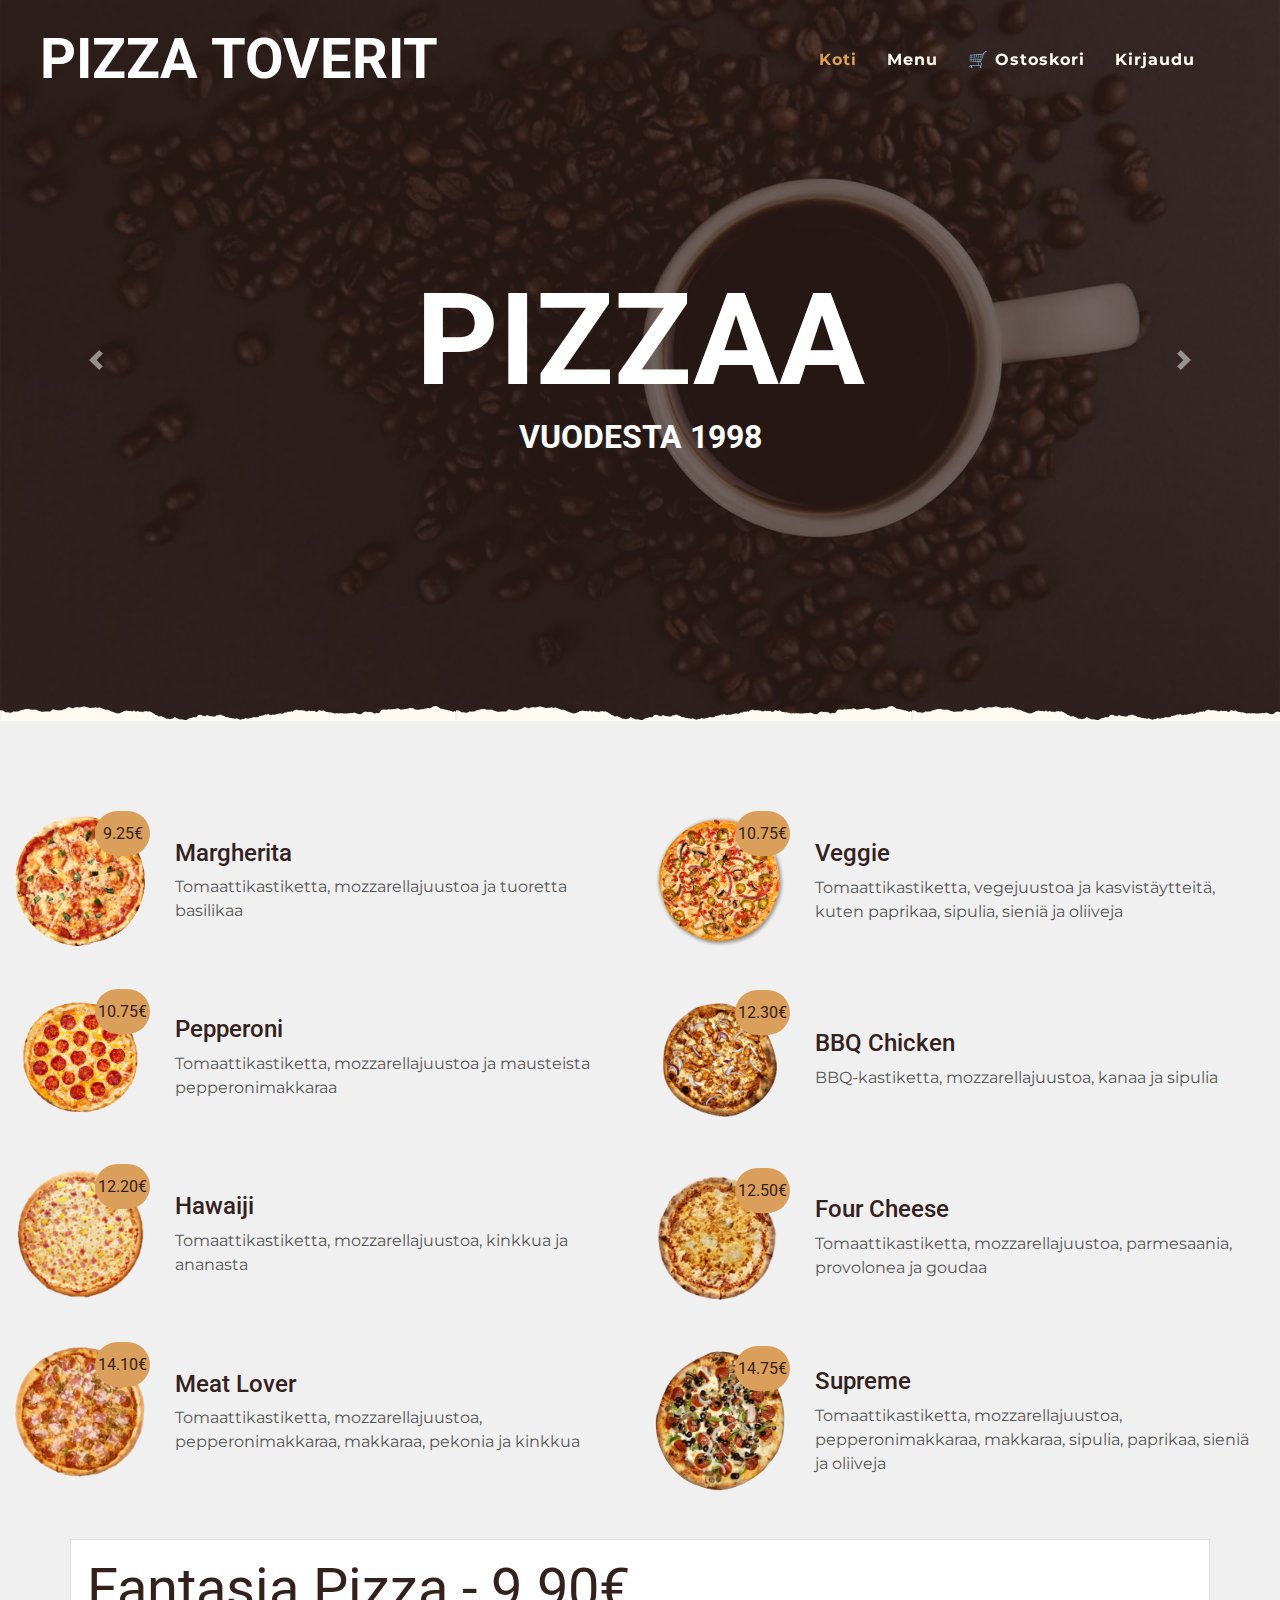
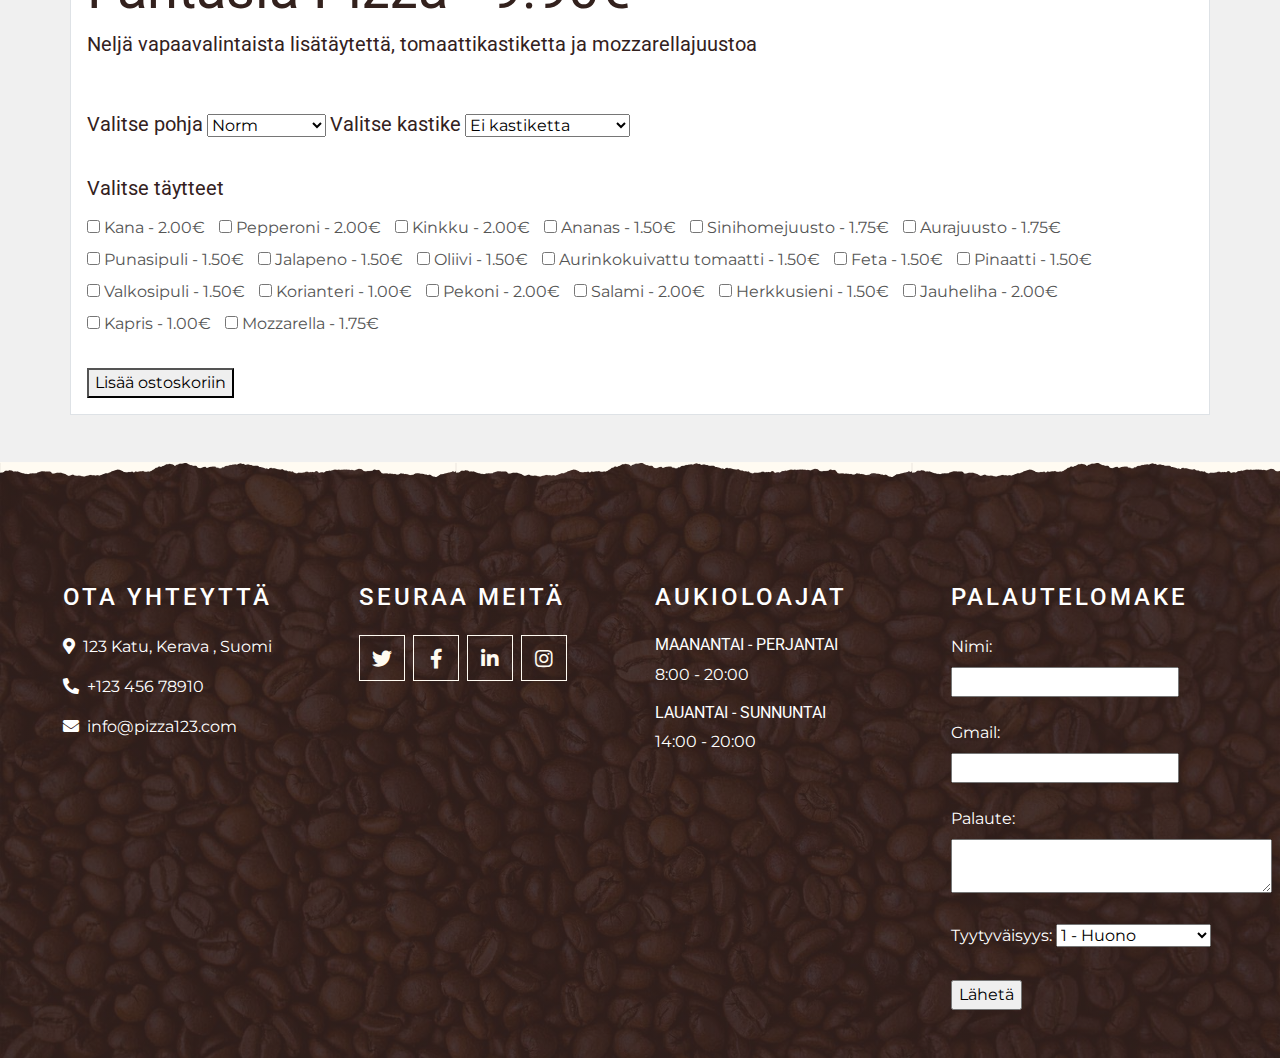
==== commit 777fb28a: ""Fantasia" päivityksiä" ====
--- a/pizzeria/index.html
+++ b/pizzeria/index.html
@@ -179,9 +179,9 @@
     </div>
      <!-- "Fantasia"-pizzan tilaus -->
     <div class="container border p-3 border-3" style="background-color:white;">
-            <h6 class="display-4">Fantasia Pizza</h6>
+            <h6 class="display-4" data-price="9.90">Fantasia Pizza - 9.90€</h6>
             <h5>Neljä vapaavalintaista lisätäytettä, tomaattikastiketta ja mozzarellajuustoa</h5>
-<h1 class="m-0">&nbsp</h1>
+            <h1 class="m-0">&nbsp</h1>
       
         <style>
           /* Lisää 40px väliä */
@@ -196,112 +196,111 @@
         </style>
       
         <form>
-          <label for="size"><h5>Valitse koko</h5></label>
-          <select id="size" name="size">
-            <option value="small">Norm</option>
-            <option value="medium">Perhe</option>
-            <option value="large">Pannu</option>
+          <label for="pohja"><h5>Valitse pohja</h5></label>
+          <select id="pohja" name="pohja">
+            <option value="norm">Norm</option>
+            <option value="gluteeniton">Gluteeniton</option>
           </select>
-      
-          <label for="crust"><h5>Valitse pohja</h5></label>
-          <select id="crust" name="crust">
-            <option value="thin">Ohut</option>
-            <option value="thick">Paksu</option>
-            <option value="thick">Gluteeniton</option>
+
+          <label for="kastike"><h5>Valitse kastike</h5></label>
+          <select id="kastike" name="kastike">
+            <option value="ei_kastiketta">Ei kastiketta</option>
+            <option value="valkosipuli">Valkosipulikastike</option>
           </select>
       
           <h5 class="m-0">&nbsp</h5>
           <label><h5>Valitse täytteet</h5></label>
           <div class="toppings-container">
             <div>
-              <input type="checkbox" id="kana" name="toppings" value="Kana">
-              <label for="kana">Kana</label>
-            </div>
-            <div>
-              <input type="checkbox" id="pepperoni" name="toppings" value="Pepperoni">
-              <label for="pepperoni">Pepperoni</label>
-            </div>
-            <div>
-              <input type="checkbox" id="kinkku" name="toppings" value="Kinkku">
-              <label for="kinkku">Kinkku</label>
-            </div>
-            <div>
-              <input type="checkbox" id="ananas" name="toppings" value="Ananas">
-              <label for="ananas">Ananas</label>
-            </div>
-            <div>
-              <input type="checkbox" id="sinihomejuusto" name="toppings" value="Sinihomejuusto">
-              <label for="sinihomejuusto">Sinihomejuusto</label>
-            </div>
-            <div>
-              <input type="checkbox" id="aurajuusto" name="toppings" value="Aurajuusto">
-              <label for="aurajuusto">Aurajuusto</label>
-            </div>
-            <div>
-              <input type="checkbox" id="punasipuli" name="toppings" value="Punasipuli">
-              <label for="punasipuli">Punasipuli</label>
-            </div>
-            <div>
-              <input type="checkbox" id="jalapeno" name="toppings" value="Jalapeno">
-              <label for="jalapeno">Jalapeno</label>
-            </div>
-            <div>
-              <input type="checkbox" id="oliivi" name="toppings" value="Oliivi">
-              <label for="oliivi">Oliivi</label>
-            </div>
-            <div>
-              <input type="checkbox" id="a-tomaatti" name="toppings" value="A-Tomaatti">
-              <label for="a-tomaatti">Aurinkokuivattu tomaatti</label>
-            </div>
-            <div>
-              <input type="checkbox" id="feta" name="toppings" value="Feta">
-              <label for="feta">Feta</label>
-            </div>
-            <div>
-              <input type="checkbox" id="pinaatti" name="toppings" value="Pinaatti">
-              <label for="pinaatti">Pinaatti</label>
-            </div>
-            <div>
-              <input type="checkbox" id="valkosipuli" name="toppings" value="Valkosipuli">
-              <label for="valkosipuli">Valkosipuli</label>
-            </div>
-            <div>
-              <input type="checkbox" id="korianteri" name="toppings" value="Korianteri">
-              <label for="korianteri">Korianteri</label>
-            </div>
-            <div>
-              <input type="checkbox" id="pekoni" name="toppings" value="Pekoni">
-              <label for="pekoni">Pekoni</label>
-            </div>
-            <div>
-              <input type="checkbox" id="salami" name="toppings" value="Salami">
-              <label for="salami">Salami</label>
-            </div>
-            <div>
-              <input type="checkbox" id="herkkusieni" name="toppings" value="Herkkusieni">
-              <label for="herkkusieni">Herkkusieni</label>
-            </div>
-            <div>
-              <input type="checkbox" id="jauheliha" name="toppings" value="Jauheliha">
-              <label for="jauheliha">Jauheliha</label>
-            </div>
-            <div>
-              <input type="checkbox" id="kapris" name="toppings" value="Kapris">
-              <label for="kapris">Kapris</label>
-            </div>
-            <div>
-              <input type="checkbox" id="mozzarella" name="toppings" value="Mozzarella">
-              <label for="mozzarella">Mozzarella</label>  
+              <input type="checkbox" id="kana" name="toppings" value="Kana" data-price="2.00">
+              <label for="kana">Kana - 2.00€</label>
+            </div>
+            <div>
+              <input type="checkbox" id="pepperoni" name="toppings" value="Pepperoni" data-price="2.00">
+              <label for="pepperoni">Pepperoni - 2.00€</label>
+            </div>
+            <div>
+              <input type="checkbox" id="kinkku" name="toppings" value="Kinkku" data-price="2.00">
+              <label for="kinkku">Kinkku - 2.00€</label>
+            </div>
+            <div>
+              <input type="checkbox" id="ananas" name="toppings" value="Ananas" data-price="1.50">
+              <label for="ananas">Ananas - 1.50€</label>
+            </div>
+            <div>
+              <input type="checkbox" id="sinihomejuusto" name="toppings" value="Sinihomejuusto" data-price="1.75">
+              <label for="sinihomejuusto">Sinihomejuusto - 1.75€</label>
+            </div>
+            <div>
+              <input type="checkbox" id="aurajuusto" name="toppings" value="Aurajuusto" data-price="1.75">
+              <label for="aurajuusto">Aurajuusto - 1.75€</label>
+            </div>
+            <div>
+              <input type="checkbox" id="punasipuli" name="toppings" value="Punasipuli" data-price="1.50">
+              <label for="punasipuli">Punasipuli - 1.50€</label>
+            </div>
+            <div>
+              <input type="checkbox" id="jalapeno" name="toppings" value="Jalapeno" data-price="1.50">
+              <label for="jalapeno">Jalapeno - 1.50€</label>
+            </div>
+            <div>
+              <input type="checkbox" id="oliivi" name="toppings" value="Oliivi" data-price="1.50">
+              <label for="oliivi">Oliivi - 1.50€</label>
+            </div>
+            <div>
+              <input type="checkbox" id="a-tomaatti" name="toppings" value="A-Tomaatti" data-price="1.50">
+              <label for="a-tomaatti">Aurinkokuivattu tomaatti - 1.50€</label>
+            </div>
+            <div>
+              <input type="checkbox" id="feta" name="toppings" value="Feta" data-price="1.50">
+              <label for="feta">Feta - 1.50€</label>
+            </div>
+            <div>
+              <input type="checkbox" id="pinaatti" name="toppings" value="Pinaatti" data-price="1.50">
+              <label for="pinaatti">Pinaatti - 1.50€</label>
+            </div>
+            <div>
+              <input type="checkbox" id="valkosipuli" name="toppings" value="Valkosipuli" data-price="1.50">
+              <label for="valkosipuli">Valkosipuli - 1.50€</label>
+            </div>
+            <div>
+              <input type="checkbox" id="korianteri" name="toppings" value="Korianteri" data-price="1.00">
+              <label for="korianteri">Korianteri - 1.00€</label>
+            </div>
+            <div>
+              <input type="checkbox" id="pekoni" name="toppings" value="Pekoni" data-price="2.00">
+              <label for="pekoni">Pekoni - 2.00€</label>
+            </div>
+            <div>
+              <input type="checkbox" id="salami" name="toppings" value="Salami" data-price="2.00">
+              <label for="salami">Salami - 2.00€</label>
+            </div>
+            <div>
+              <input type="checkbox" id="herkkusieni" name="toppings" value="Herkkusieni" data-price="1.50">
+              <label for="herkkusieni">Herkkusieni - 1.50€</label>
+            </div>
+            <div>
+              <input type="checkbox" id="jauheliha" name="toppings" value="Jauheliha" data-price="2.00">
+              <label for="jauheliha">Jauheliha - 2.00€</label>
+            </div>
+            <div>
+              <input type="checkbox" id="kapris" name="toppings" value="Kapris" data-price="1.00">
+              <label for="kapris">Kapris - 1.00€</label>
+            </div>
+            <div>
+              <input type="checkbox" id="mozzarella" name="toppings" value="Mozzarella" data-price="1.75">
+              <label for="mozzarella">Mozzarella - 1.75€</label>  
             </div>
          </div>          
           
           <h5 class="m-0">&nbsp</h5>
           <button type="submit" id="order-button">Lisää ostoskoriin</button>
-          <div id="success-message" style="display: none;"><h5>Lisätty ostoskoriin!</h5></div>
+          <div id="success-message" style="display: none;" ><h5>Lisätty ostoskoriin!</h5></div>
+          
         </form>
       </div>
       
-      <!-- script -->
+      <!-- script joka tallentaa tilauksen storageen -->
       <script>
         const form = document.querySelector('form');
         const orderButton = document.querySelector('#order-button');
@@ -309,18 +308,40 @@
       
         orderButton.addEventListener('click', function(event) {
           event.preventDefault();
-          const selectedSize = form.size.value;
-          const selectedCrust = form.crust.value;
+          const selectedKastike = form.kastike.value;
+          const selectedPohja = form.pohja.value;
           const selectedToppings = Array.from(form.toppings).filter(input => input.checked).map(input => input.value);
-          const order = {
-            size: selectedSize,
-            crust: selectedCrust,
+          const ostoskori = {
+            kastike: selectedKastike,
+            pohja: selectedPohja,
             toppings: selectedToppings
           };
-          sessionStorage.setItem('order', JSON.stringify(order));
+          sessionStorage.setItem('ostoskori', JSON.stringify(ostoskori));
           
           // Show success message
           successMessage.style.display = 'block';
+        });
+      </script>
+      <!-- script loppuu-->
+      
+      <!-- script, joka määrittää ettei pysty valitsemaan enemmän kuin 4 täytettä -->
+      <script>
+        const checkboxes = document.querySelectorAll('input[name="toppings"]');
+        checkboxes.forEach((checkbox) => {
+          checkbox.addEventListener('change', () => {
+            const checkedCount = document.querySelectorAll('input[name="toppings"]:checked').length;
+            if (checkedCount >= 4) {
+              checkboxes.forEach((c) => {
+                if (!c.checked) {
+                  c.disabled = true;
+                }
+              });
+            } else {
+              checkboxes.forEach((c) => {
+                c.disabled = false;
+              });
+            }
+          });
         });
       </script>
       <!-- script loppuu-->
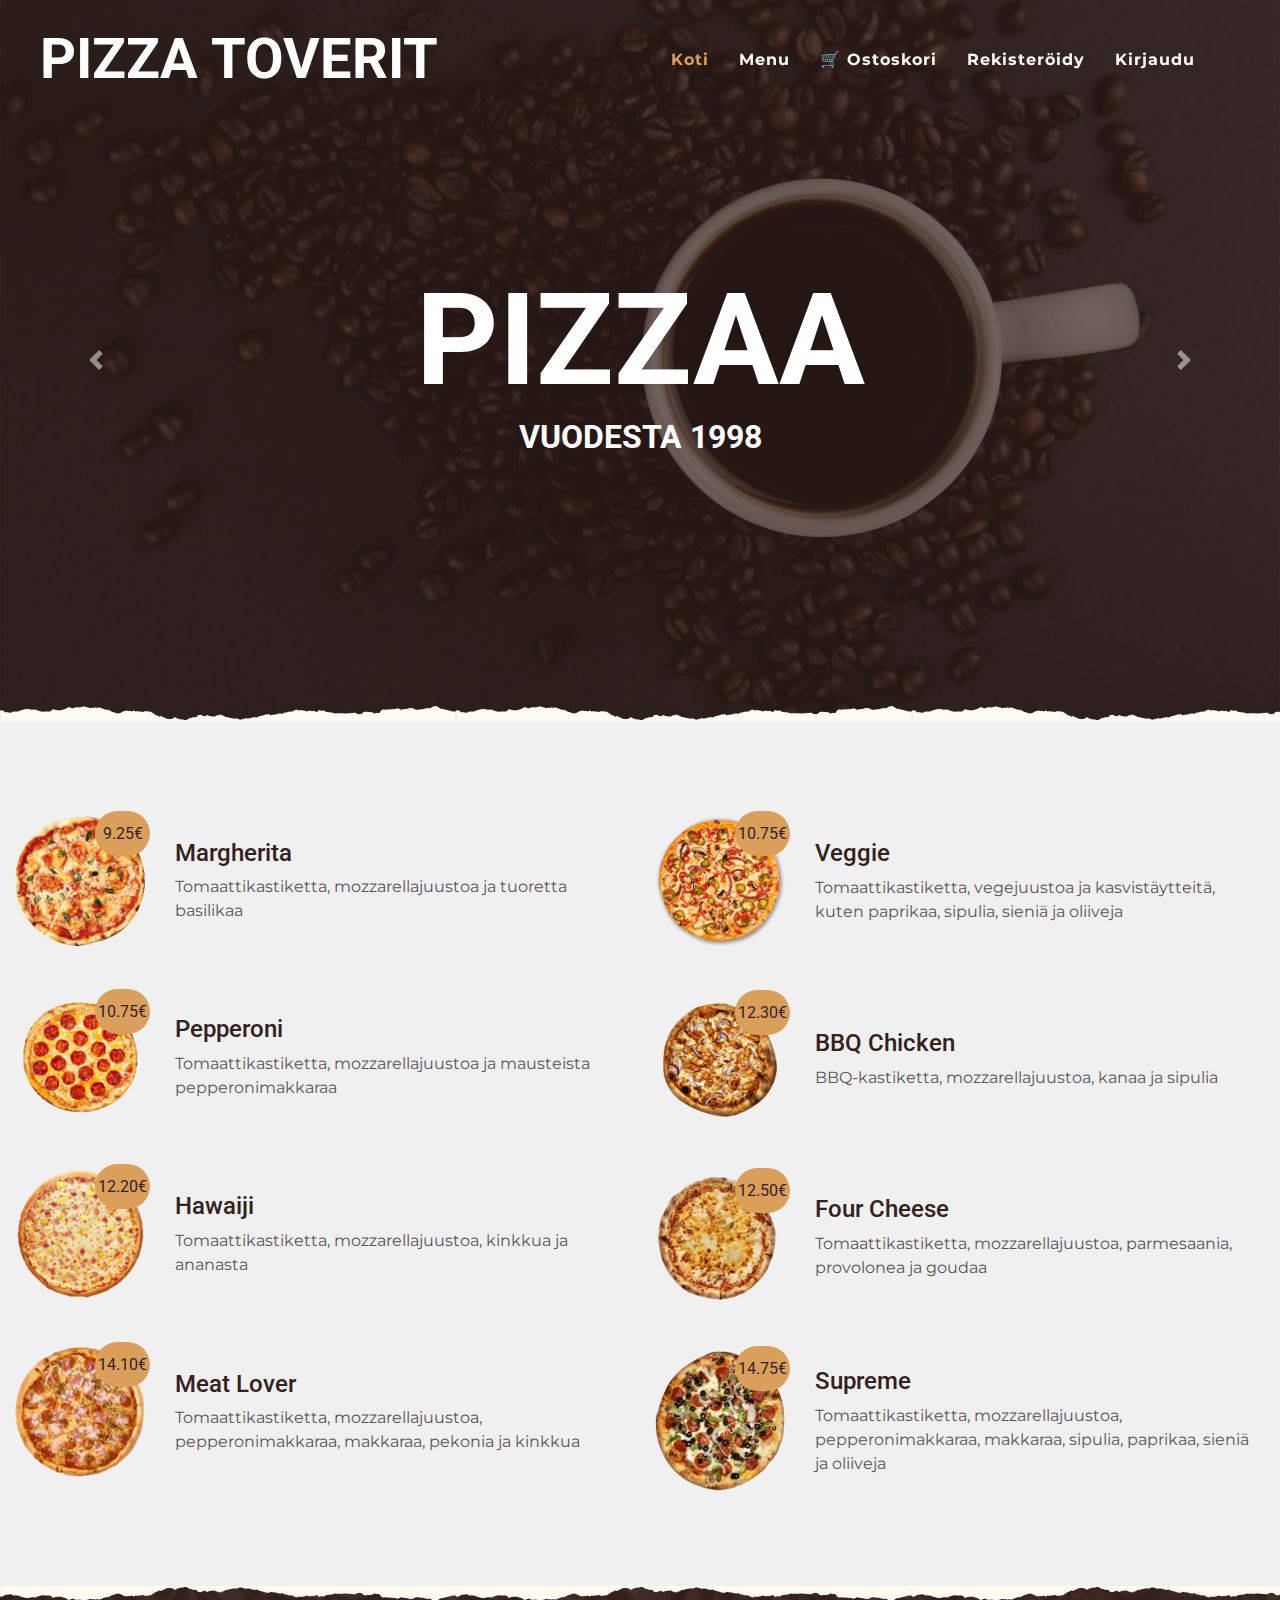
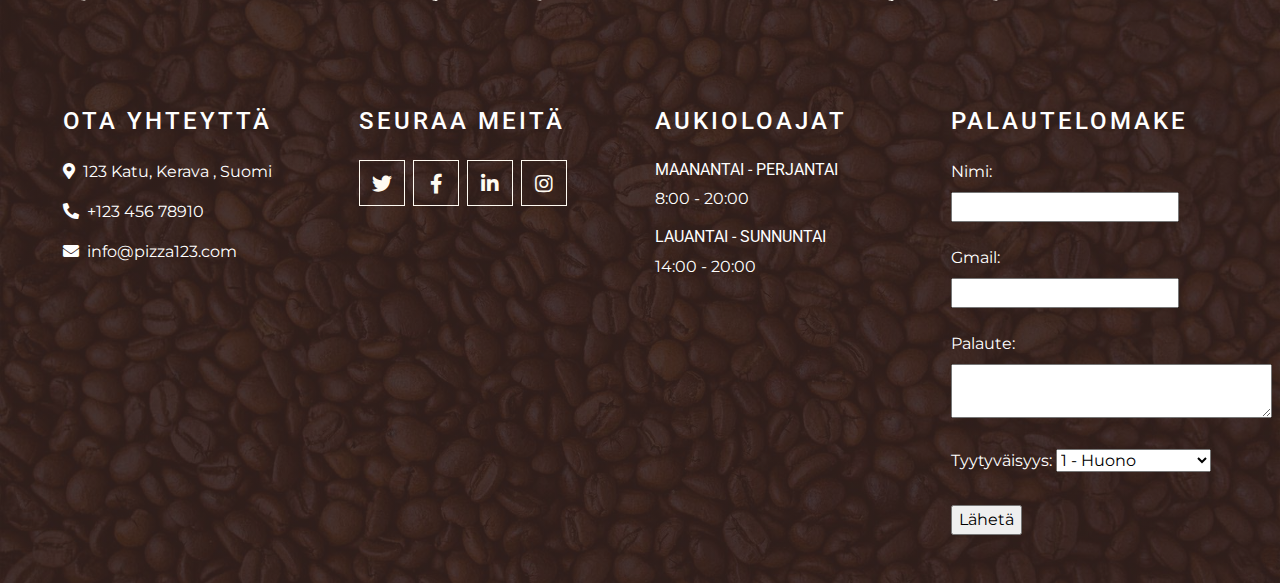
==== commit 5ef2e9dd: "Fantasia ja menu hommaa muokattu" ====
--- a/pizzeria/index.html
+++ b/pizzeria/index.html
@@ -41,7 +41,8 @@
                     <a href="index.html" class="nav-item nav-link active" id="home">Koti</a>
                     <a href="menu.html" class="nav-item nav-link" id="menu">Menu</a>
                     <a href="service.html" class="nav-item nav-link" id="ostos">🛒 Ostoskori</a>
-                    <a href="contact.html" class="nav-item nav-link" id="log">Kirjaudu</a>
+                    <a href="contact.html" class="nav-item nav-link" id="log">Rekisteröidy</a>
+                    <a href="log.html" class="nav-item nav-link" id="loggin">Kirjaudu</a>
                     <script>
                     document.addEventListener("DOMContentLoaded", function launch() {
                     const name = localStorage.getItem("nimi");
@@ -87,8 +88,6 @@
 
 <!-- Menu Start -->
     <div class="container-fluid pt-5">
-        <div class="container">
-            </div>
             <div class="row">
                 <div class="col-lg-6">
                     <div class="row align-items-center mb-5"> <!--vasen puoli-->
@@ -177,173 +176,6 @@
             </div>
         </div>
     </div>
-     <!-- "Fantasia"-pizzan tilaus -->
-    <div class="container border p-3 border-3" style="background-color:white;">
-            <h6 class="display-4" data-price="9.90">Fantasia Pizza - 9.90€</h6>
-            <h5>Neljä vapaavalintaista lisätäytettä, tomaattikastiketta ja mozzarellajuustoa</h5>
-            <h1 class="m-0">&nbsp</h1>
-      
-        <style>
-          /* Lisää 40px väliä */
-          #size {
-            margin-right: 40px;
-          }
-
-          .toppings-container div {
-            display: inline-block;
-            margin-right: 10px; /* add some space between the items */
-          }
-        </style>
-      
-        <form>
-          <label for="pohja"><h5>Valitse pohja</h5></label>
-          <select id="pohja" name="pohja">
-            <option value="norm">Norm</option>
-            <option value="gluteeniton">Gluteeniton</option>
-          </select>
-
-          <label for="kastike"><h5>Valitse kastike</h5></label>
-          <select id="kastike" name="kastike">
-            <option value="ei_kastiketta">Ei kastiketta</option>
-            <option value="valkosipuli">Valkosipulikastike</option>
-          </select>
-      
-          <h5 class="m-0">&nbsp</h5>
-          <label><h5>Valitse täytteet</h5></label>
-          <div class="toppings-container">
-            <div>
-              <input type="checkbox" id="kana" name="toppings" value="Kana" data-price="2.00">
-              <label for="kana">Kana - 2.00€</label>
-            </div>
-            <div>
-              <input type="checkbox" id="pepperoni" name="toppings" value="Pepperoni" data-price="2.00">
-              <label for="pepperoni">Pepperoni - 2.00€</label>
-            </div>
-            <div>
-              <input type="checkbox" id="kinkku" name="toppings" value="Kinkku" data-price="2.00">
-              <label for="kinkku">Kinkku - 2.00€</label>
-            </div>
-            <div>
-              <input type="checkbox" id="ananas" name="toppings" value="Ananas" data-price="1.50">
-              <label for="ananas">Ananas - 1.50€</label>
-            </div>
-            <div>
-              <input type="checkbox" id="sinihomejuusto" name="toppings" value="Sinihomejuusto" data-price="1.75">
-              <label for="sinihomejuusto">Sinihomejuusto - 1.75€</label>
-            </div>
-            <div>
-              <input type="checkbox" id="aurajuusto" name="toppings" value="Aurajuusto" data-price="1.75">
-              <label for="aurajuusto">Aurajuusto - 1.75€</label>
-            </div>
-            <div>
-              <input type="checkbox" id="punasipuli" name="toppings" value="Punasipuli" data-price="1.50">
-              <label for="punasipuli">Punasipuli - 1.50€</label>
-            </div>
-            <div>
-              <input type="checkbox" id="jalapeno" name="toppings" value="Jalapeno" data-price="1.50">
-              <label for="jalapeno">Jalapeno - 1.50€</label>
-            </div>
-            <div>
-              <input type="checkbox" id="oliivi" name="toppings" value="Oliivi" data-price="1.50">
-              <label for="oliivi">Oliivi - 1.50€</label>
-            </div>
-            <div>
-              <input type="checkbox" id="a-tomaatti" name="toppings" value="A-Tomaatti" data-price="1.50">
-              <label for="a-tomaatti">Aurinkokuivattu tomaatti - 1.50€</label>
-            </div>
-            <div>
-              <input type="checkbox" id="feta" name="toppings" value="Feta" data-price="1.50">
-              <label for="feta">Feta - 1.50€</label>
-            </div>
-            <div>
-              <input type="checkbox" id="pinaatti" name="toppings" value="Pinaatti" data-price="1.50">
-              <label for="pinaatti">Pinaatti - 1.50€</label>
-            </div>
-            <div>
-              <input type="checkbox" id="valkosipuli" name="toppings" value="Valkosipuli" data-price="1.50">
-              <label for="valkosipuli">Valkosipuli - 1.50€</label>
-            </div>
-            <div>
-              <input type="checkbox" id="korianteri" name="toppings" value="Korianteri" data-price="1.00">
-              <label for="korianteri">Korianteri - 1.00€</label>
-            </div>
-            <div>
-              <input type="checkbox" id="pekoni" name="toppings" value="Pekoni" data-price="2.00">
-              <label for="pekoni">Pekoni - 2.00€</label>
-            </div>
-            <div>
-              <input type="checkbox" id="salami" name="toppings" value="Salami" data-price="2.00">
-              <label for="salami">Salami - 2.00€</label>
-            </div>
-            <div>
-              <input type="checkbox" id="herkkusieni" name="toppings" value="Herkkusieni" data-price="1.50">
-              <label for="herkkusieni">Herkkusieni - 1.50€</label>
-            </div>
-            <div>
-              <input type="checkbox" id="jauheliha" name="toppings" value="Jauheliha" data-price="2.00">
-              <label for="jauheliha">Jauheliha - 2.00€</label>
-            </div>
-            <div>
-              <input type="checkbox" id="kapris" name="toppings" value="Kapris" data-price="1.00">
-              <label for="kapris">Kapris - 1.00€</label>
-            </div>
-            <div>
-              <input type="checkbox" id="mozzarella" name="toppings" value="Mozzarella" data-price="1.75">
-              <label for="mozzarella">Mozzarella - 1.75€</label>  
-            </div>
-         </div>          
-          
-          <h5 class="m-0">&nbsp</h5>
-          <button type="submit" id="order-button">Lisää ostoskoriin</button>
-          <div id="success-message" style="display: none;" ><h5>Lisätty ostoskoriin!</h5></div>
-          
-        </form>
-      </div>
-      
-      <!-- script joka tallentaa tilauksen storageen -->
-      <script>
-        const form = document.querySelector('form');
-        const orderButton = document.querySelector('#order-button');
-        const successMessage = document.querySelector('#success-message');
-      
-        orderButton.addEventListener('click', function(event) {
-          event.preventDefault();
-          const selectedKastike = form.kastike.value;
-          const selectedPohja = form.pohja.value;
-          const selectedToppings = Array.from(form.toppings).filter(input => input.checked).map(input => input.value);
-          const ostoskori = {
-            kastike: selectedKastike,
-            pohja: selectedPohja,
-            toppings: selectedToppings
-          };
-          sessionStorage.setItem('ostoskori', JSON.stringify(ostoskori));
-          
-          // Show success message
-          successMessage.style.display = 'block';
-        });
-      </script>
-      <!-- script loppuu-->
-      
-      <!-- script, joka määrittää ettei pysty valitsemaan enemmän kuin 4 täytettä -->
-      <script>
-        const checkboxes = document.querySelectorAll('input[name="toppings"]');
-        checkboxes.forEach((checkbox) => {
-          checkbox.addEventListener('change', () => {
-            const checkedCount = document.querySelectorAll('input[name="toppings"]:checked').length;
-            if (checkedCount >= 4) {
-              checkboxes.forEach((c) => {
-                if (!c.checked) {
-                  c.disabled = true;
-                }
-              });
-            } else {
-              checkboxes.forEach((c) => {
-                c.disabled = false;
-              });
-            }
-          });
-        });
-      </script>
       <!-- script loppuu-->
 
     <!-- Menu End -->            
@@ -431,6 +263,8 @@
 
     <!-- Template Javascript -->
     <script src="js/main.js"></script>
+    <script src="js/fantasia.js"></script>
+
 </body>
 
 </html>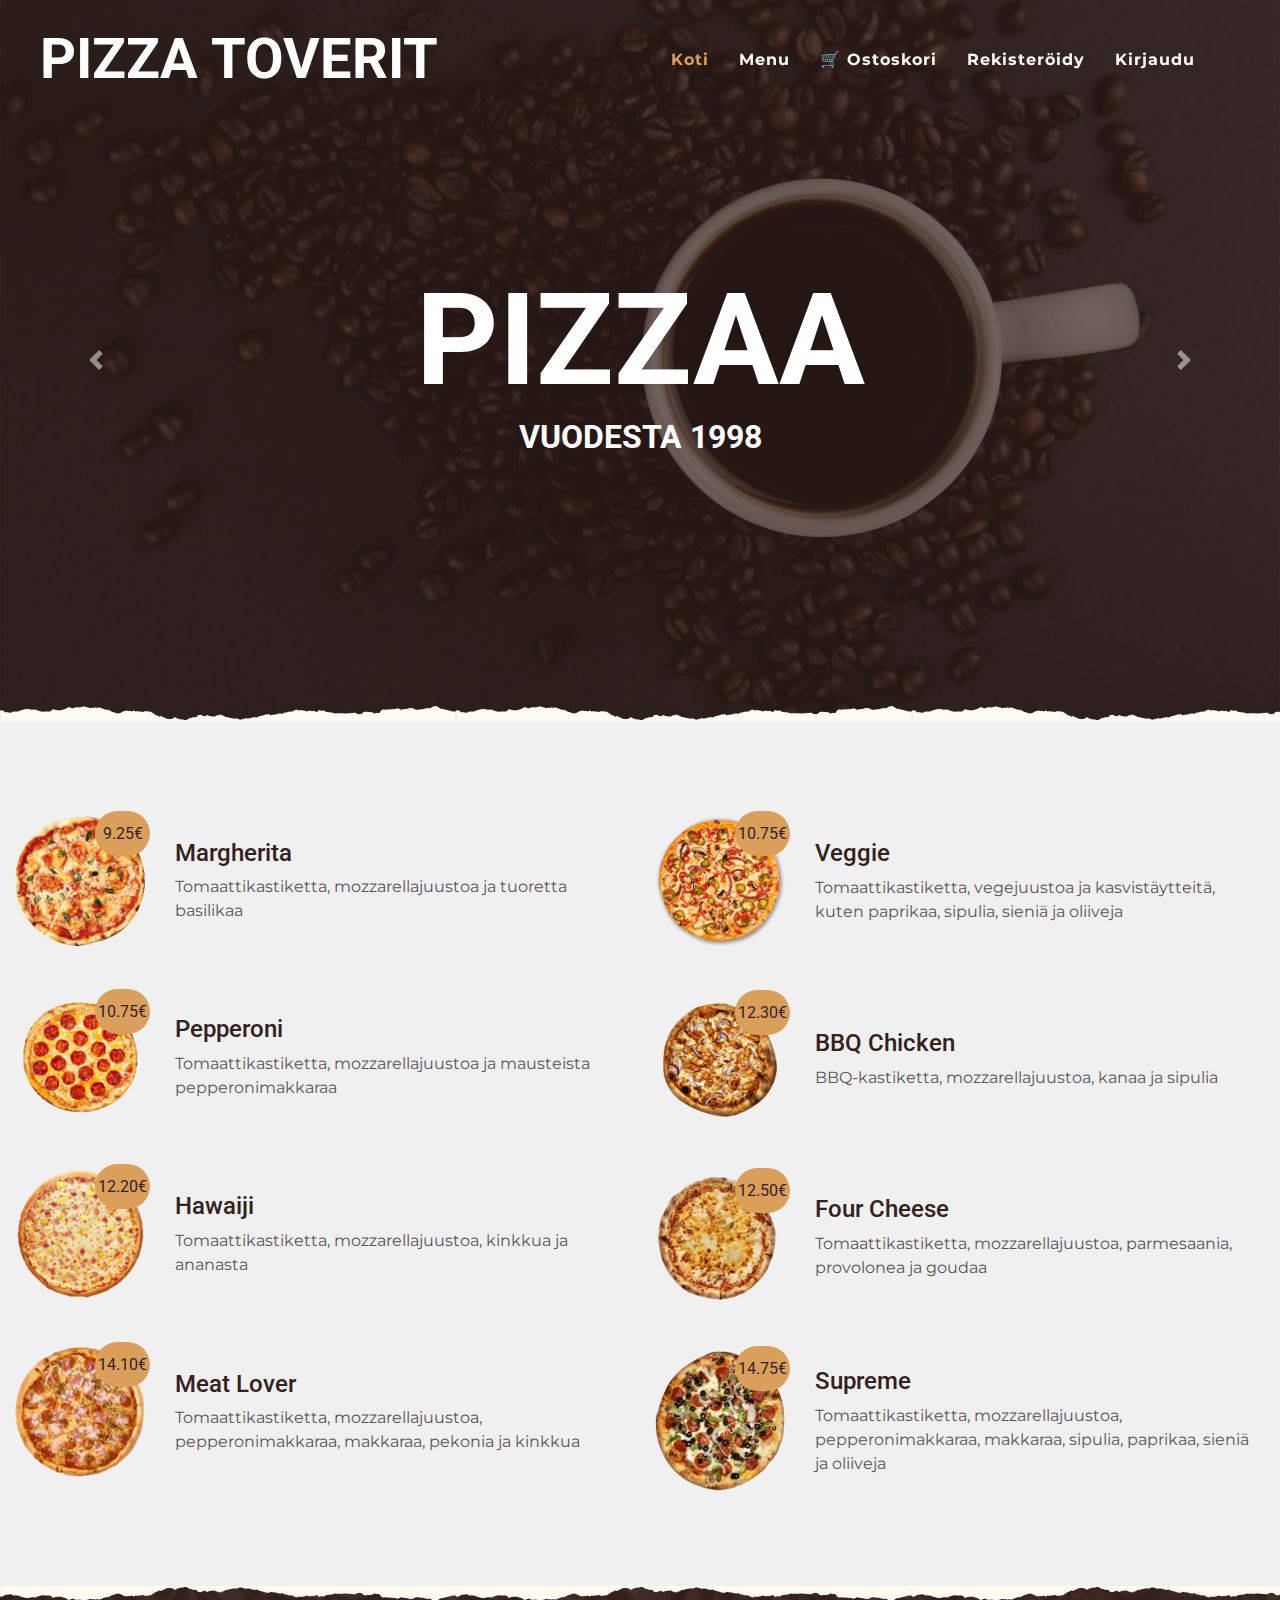
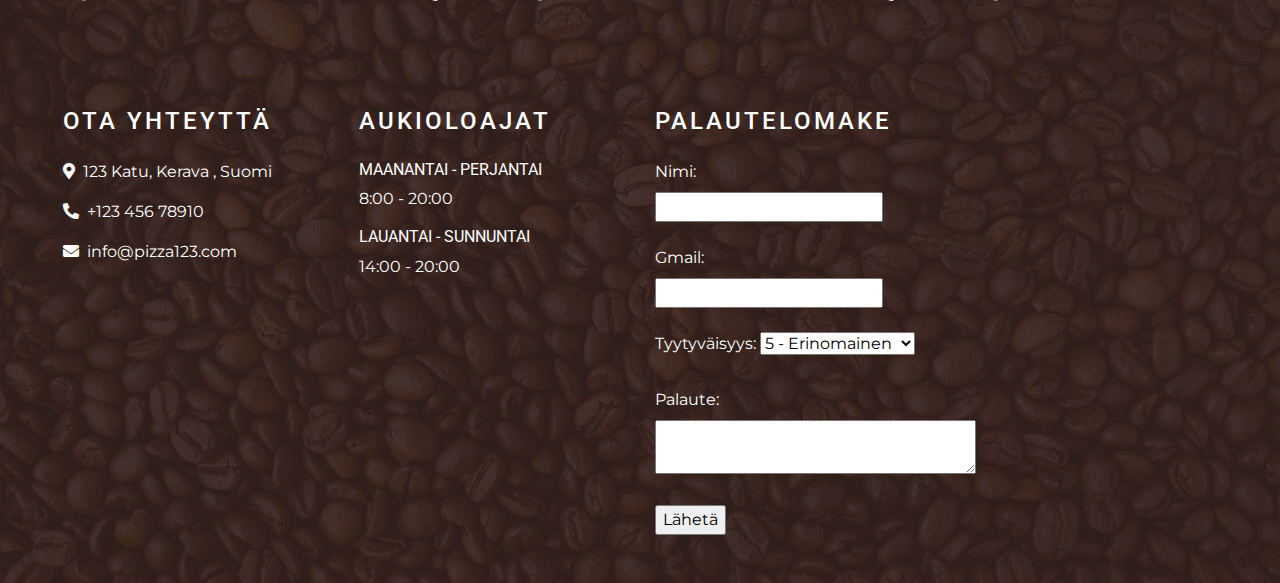
==== commit d4d28489: "Pieni muokkaus" ====
--- a/pizzeria/index.html
+++ b/pizzeria/index.html
@@ -5,8 +5,6 @@
     <meta charset="utf-8">
     <title>Pizza Toverit</title>
     <meta content="width=device-width, initial-scale=1.0" name="viewport">
-    <meta content="Free Website Template" name="keywords">
-    <meta content="Free Website Template" name="description">
 
     <!-- Favicon -->
     <link href="img/favicon.ico" rel="icon">
@@ -191,16 +189,6 @@
                 <p class="m-0"><i class="fa fa-envelope mr-2"></i>info@pizza123.com</p>
             </div>
             <div class="col-lg-3 col-md-6 mb-5">
-                <h4 class="text-white text-uppercase mb-4" style="letter-spacing: 3px;">Seuraa meitä</h4>
-        
-                <div class="d-flex justify-content-start">
-                    <a class="btn btn-lg btn-outline-light btn-lg-square mr-2" href="#"><i class="fab fa-twitter"></i></a>
-                    <a class="btn btn-lg btn-outline-light btn-lg-square mr-2" href="#"><i class="fab fa-facebook-f"></i></a>
-                    <a class="btn btn-lg btn-outline-light btn-lg-square mr-2" href="#"><i class="fab fa-linkedin-in"></i></a>
-                    <a class="btn btn-lg btn-outline-light btn-lg-square" href="#"><i class="fab fa-instagram"></i></a>
-                </div>
-            </div>
-            <div class="col-lg-3 col-md-6 mb-5">
                 <h4 class="text-white text-uppercase mb-4" style="letter-spacing: 3px;">Aukioloajat</h4>
                 <div>
                     <h6 class="text-white text-uppercase">Maanantai - Perjantai</h6>
@@ -218,18 +206,18 @@
                                 <label for="email">Gmail:</label>
                                 <input type="email" id="email" name="email"><br><br>
                                 
+                                <label for="rating">Tyytyväisyys:</label>
+                                <select id="rating" name="rating">
+                                  <option value="5">5 - Erinomainen</option>
+                                  <option value="4">4 - Toodella hyvä</option> 
+                                  <option value="3">3 - Hyvä</option> 
+                                  <option value="2">2 - Menettelevä</option>
+                                  <option value="1">1 - Huono</option>
+                                </select><br><br>
+                                
                                 <label for="feedback">Palaute:</label><br>
                                 <textarea id="feedback" name="Vapaa tekstikenttä..." rows="2" cols="30"></textarea><br><br>
-                                
-                                <label for="rating">Tyytyväisyys:</label>
-                                <select id="rating" name="rating">
-                                  <option value="1">1 - Huono</option>
-                                  <option value="2">2 - Menettelevä</option>
-                                  <option value="3">3 - Hyvä</option>
-                                  <option value="4">4 - Toodella hyvä</option>
-                                  <option value="5">5 - Erinomainen</option>
-                                </select><br><br>
-                                
+
                                 <input type="submit" value="Lähetä">
                               </form>
 
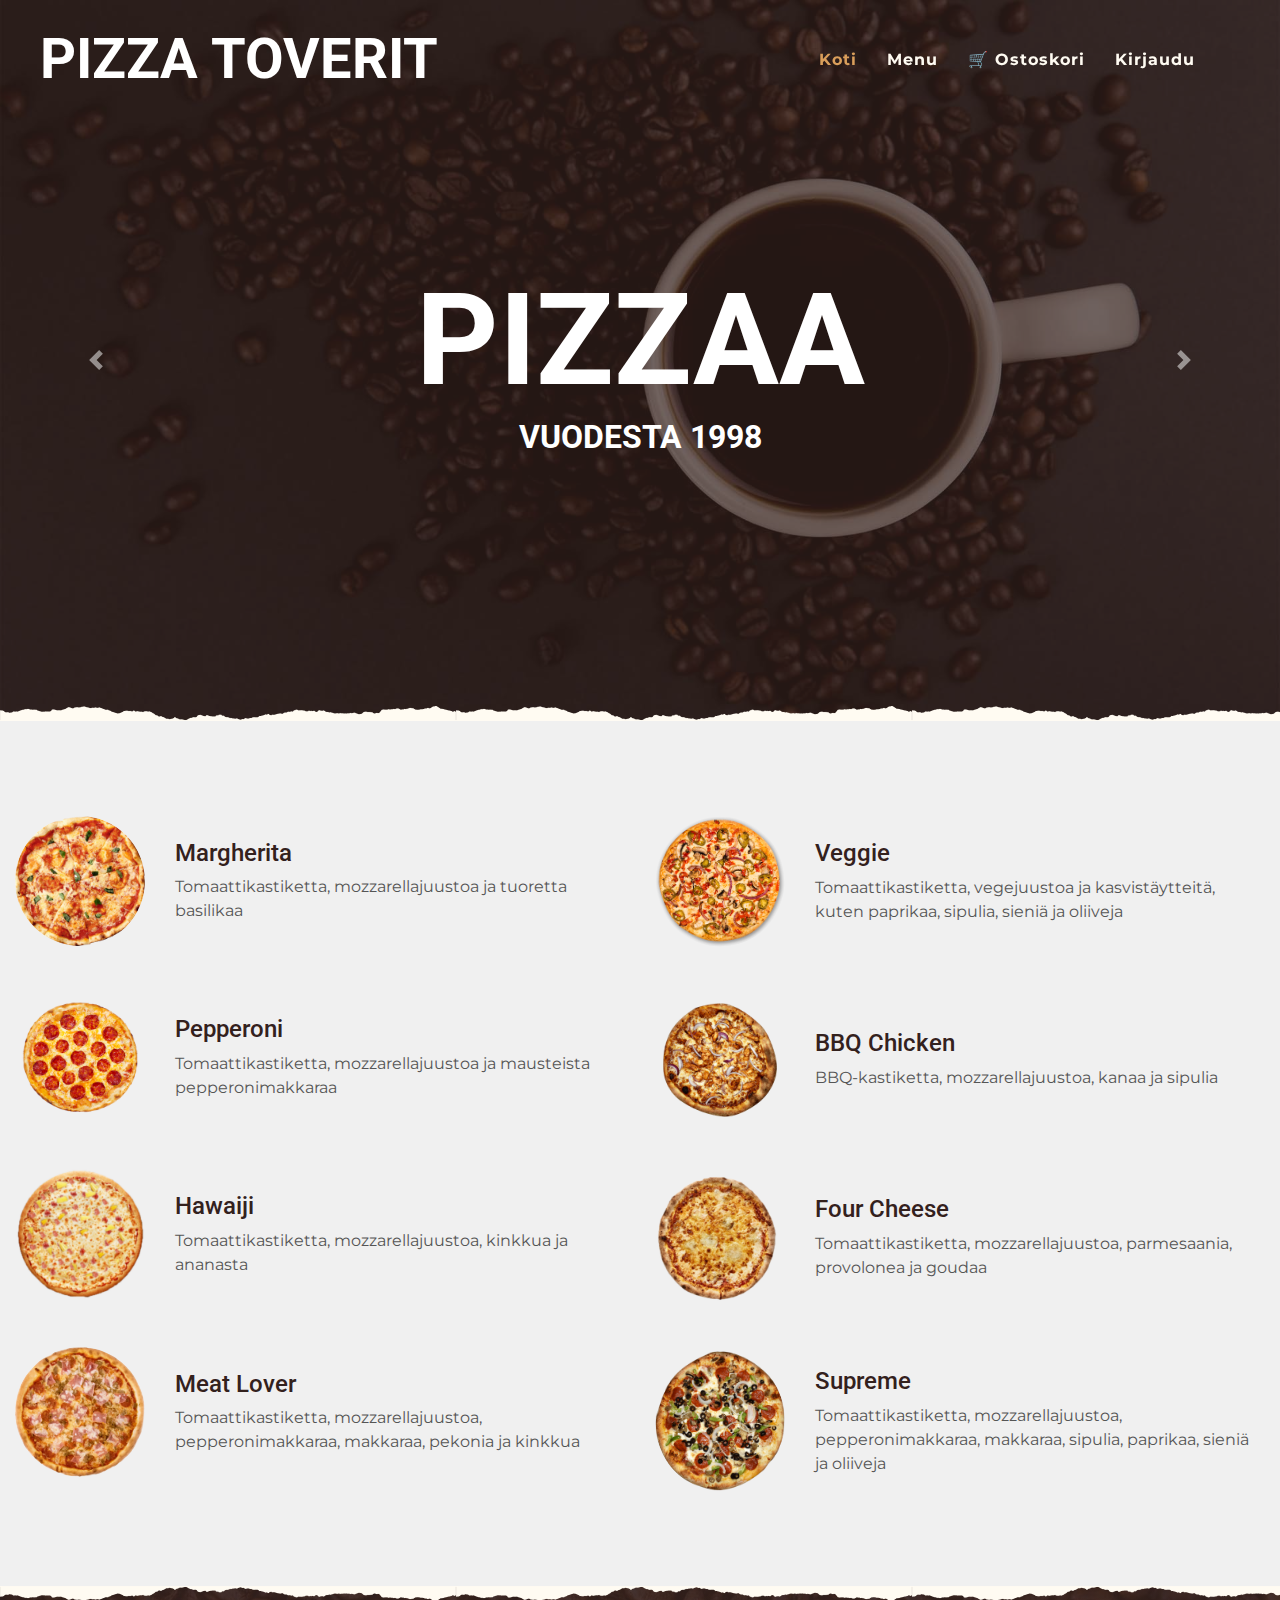
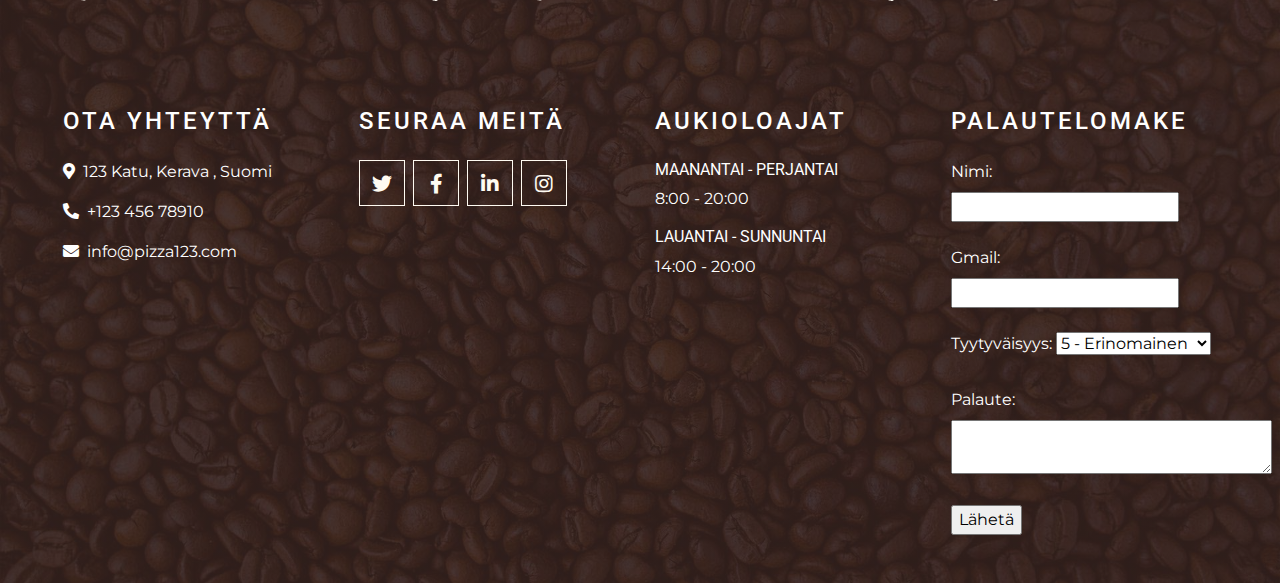
==== commit 3521efe5: "Kirjautuminen" ====
--- a/pizzeria/index.html
+++ b/pizzeria/index.html
@@ -39,7 +39,6 @@
                     <a href="index.html" class="nav-item nav-link active" id="home">Koti</a>
                     <a href="menu.html" class="nav-item nav-link" id="menu">Menu</a>
                     <a href="service.html" class="nav-item nav-link" id="ostos">🛒 Ostoskori</a>
-                    <a href="contact.html" class="nav-item nav-link" id="log">Rekisteröidy</a>
                     <a href="log.html" class="nav-item nav-link" id="loggin">Kirjaudu</a>
                     <script>
                     document.addEventListener("DOMContentLoaded", function launch() {
@@ -91,7 +90,6 @@
                     <div class="row align-items-center mb-5"> <!--vasen puoli-->
                         <div class="col-4 col-sm-3">
                             <img class="w-100 rounded-circle mb-3 mb-sm-0" src="img/menu-1.png" alt="">
-                            <h6 class="menu-price">9.25€</h6>
                         </div>
                         <div class="col-8 col-sm-9">
                             <h4>Margherita</h4>
@@ -101,7 +99,6 @@
                     <div class="row align-items-center mb-5"> 
                         <div class="col-4 col-sm-3">
                             <img class="w-100 rounded-circle mb-3 mb-sm-0" src="img/menu-2.png" alt="">
-                            <h6 class="menu-price">10.75€</h6>
                         </div>
                         <div class="col-8 col-sm-9">
                             <h4>Pepperoni</h4>
@@ -111,7 +108,6 @@
                     <div class="row align-items-center mb-5">
                         <div class="col-4 col-sm-3">
                             <img class="w-100 rounded-circle mb-3 mb-sm-0" src="img/menu-3.png" alt="">
-                            <h6 class="menu-price">12.20€</h6>
                         </div>
                         <div class="col-8 col-sm-9">
                             <h4>Hawaiji</h4>
@@ -121,7 +117,6 @@
                     <div class="row align-items-center mb-5"> 
                         <div class="col-4 col-sm-3">
                             <img class="w-100 rounded-circle mb-3 mb-sm-0" src="img/menu-4.png" alt="">
-                            <h6 class="menu-price">14.10€</h6>
                         </div>
                         <div class="col-8 col-sm-9">
                             <h4>Meat Lover</h4>
@@ -133,7 +128,6 @@
                     <div class="row align-items-center mb-5"> <!--oikea puoli-->
                         <div class="col-4 col-sm-3">
                             <img class="w-100 rounded-circle mb-3 mb-sm-0" src="img/menu-5.png" alt="">
-                            <h6 class="menu-price">10.75€</h6>
                         </div>
                         <div class="col-8 col-sm-9">
                             <h4>Veggie</h4>
@@ -143,7 +137,6 @@
                     <div class="row align-items-center mb-5">
                         <div class="col-4 col-sm-3">
                             <img class="w-100 rounded-circle mb-3 mb-sm-0" src="img/menu-6.png" alt="">
-                            <h6 class="menu-price">12.30€</h6>
                         </div>
                         <div class="col-8 col-sm-9">
                             <h4>BBQ Chicken</h4>
@@ -153,7 +146,6 @@
                     <div class="row align-items-center mb-5">
                         <div class="col-4 col-sm-3">
                             <img class="w-100 rounded-circle mb-3 mb-sm-0" src="img/menu-7.png" alt="">
-                            <h6 class="menu-price">12.50€</h6>
                         </div>
                         <div class="col-8 col-sm-9">
                             <h4>Four Cheese</h4>
@@ -163,7 +155,6 @@
                     <div class="row align-items-center mb-5">
                         <div class="col-4 col-sm-3">
                             <img class="w-100 rounded-circle mb-3 mb-sm-0" src="img/menu-8.png" alt="">
-                            <h6 class="menu-price">14.75€</h6>
                         </div>
                         <div class="col-8 col-sm-9">
                             <h4>Supreme</h4>
@@ -187,6 +178,16 @@
                 <p><i class="fa fa-map-marker-alt mr-2"></i>123 Katu, Kerava , Suomi</p>
                 <p><i class="fa fa-phone-alt mr-2"></i>+123 456 78910</p>
                 <p class="m-0"><i class="fa fa-envelope mr-2"></i>info@pizza123.com</p>
+            </div>
+            <div class="col-lg-3 col-md-6 mb-5">
+                <h4 class="text-white text-uppercase mb-4" style="letter-spacing: 3px;">Seuraa meitä</h4>
+                
+                <div class="d-flex justify-content-start">
+                    <a class="btn btn-lg btn-outline-light btn-lg-square mr-2" href="#"><i class="fab fa-twitter"></i></a>
+                    <a class="btn btn-lg btn-outline-light btn-lg-square mr-2" href="#"><i class="fab fa-facebook-f"></i></a>
+                    <a class="btn btn-lg btn-outline-light btn-lg-square mr-2" href="#"><i class="fab fa-linkedin-in"></i></a>
+                    <a class="btn btn-lg btn-outline-light btn-lg-square" href="#"><i class="fab fa-instagram"></i></a>
+                </div>
             </div>
             <div class="col-lg-3 col-md-6 mb-5">
                 <h4 class="text-white text-uppercase mb-4" style="letter-spacing: 3px;">Aukioloajat</h4>
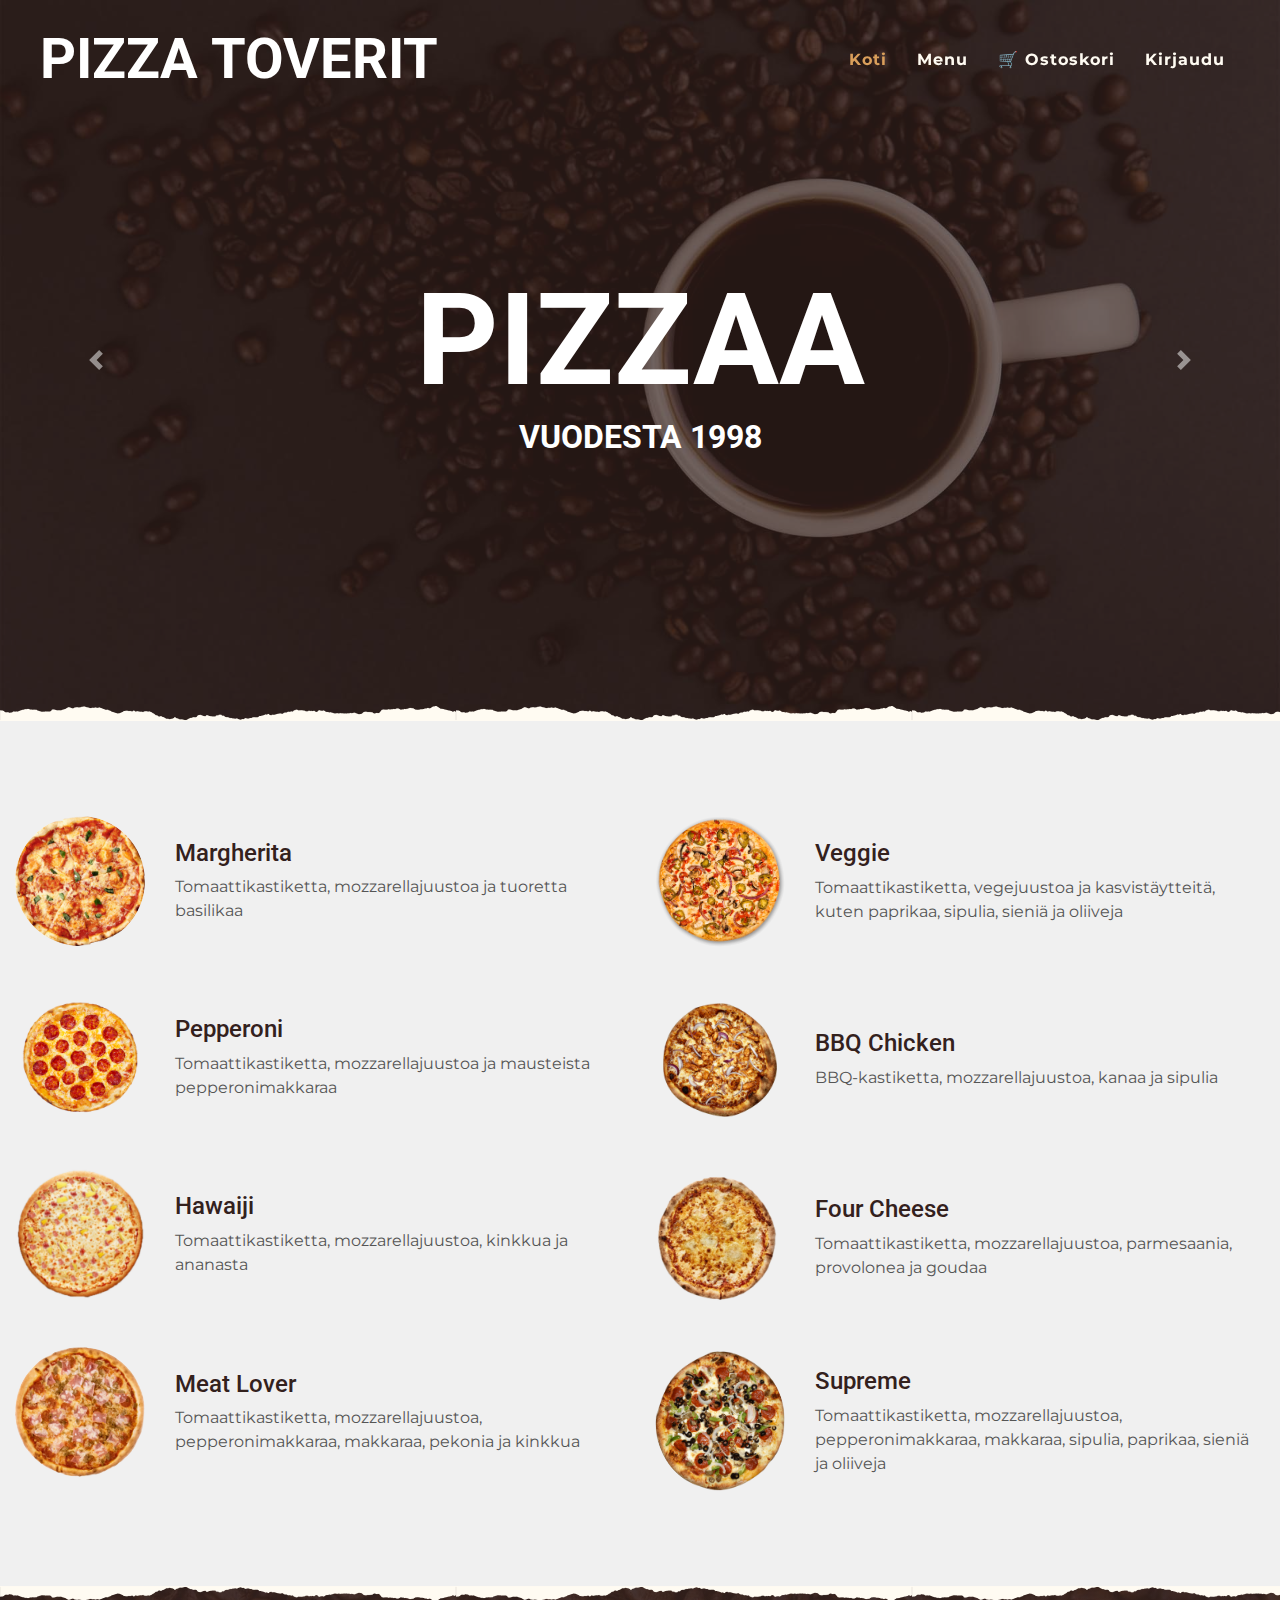
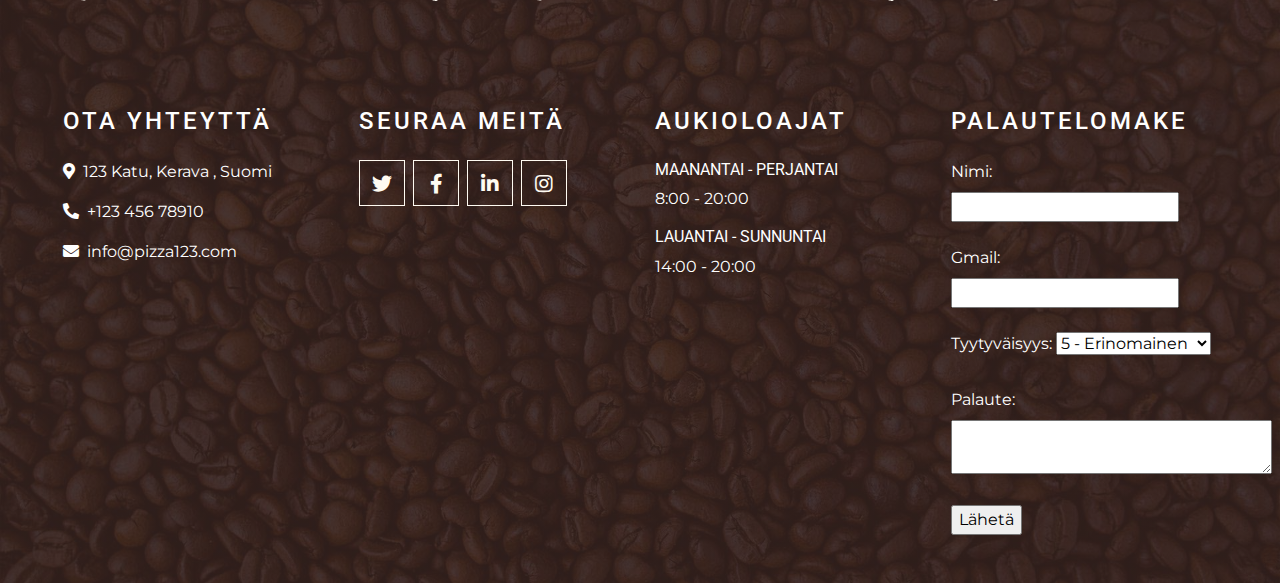
==== commit 95dd72a3: "Pieniä muokkauksia sivustolle" ====
--- a/pizzeria/index.html
+++ b/pizzeria/index.html
@@ -46,7 +46,6 @@
                     const nameDisplay = document.getElementById("name-display");
                     nameDisplay.textContent = name;});
                     </script>
-                    <p id="name-display" class="nav-item nav-link">et ole vielä kirjautunut</p>
                 </div>
             </div>
         </nav>
